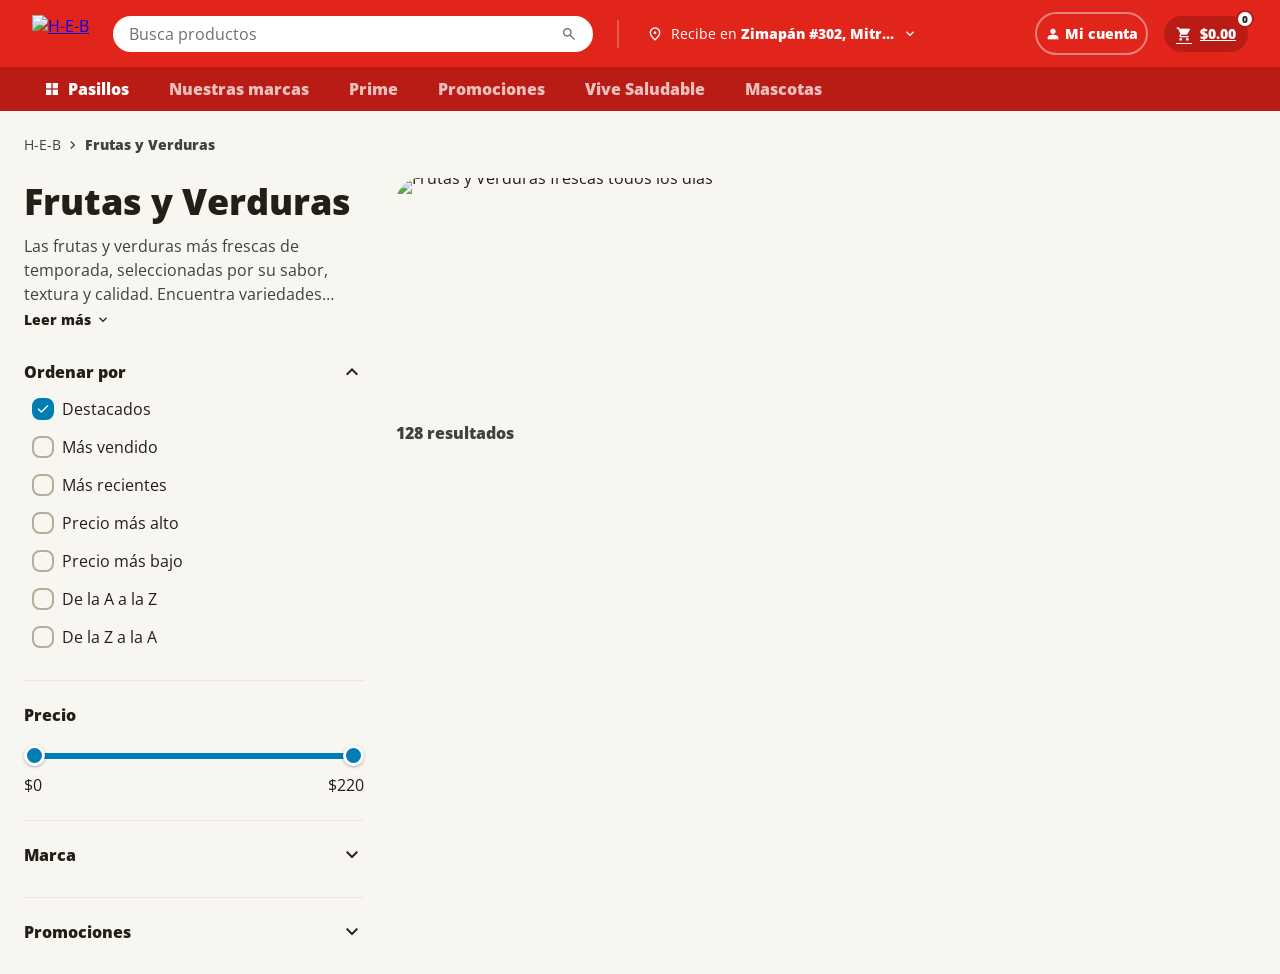
==== index.html @ cac1eb06 "Subida inicial — Proyecto Sustitutos" ====
<!DOCTYPE html>
<html lang="es">
<head>
  <meta charset="UTF-8">
  <meta name="viewport" content="width=device-width, initial-scale=1.0">
  <title>Frutas y Verduras — H-E-B</title>
  <link rel="preconnect" href="https://fonts.googleapis.com">
  <link rel="preconnect" href="https://fonts.gstatic.com" crossorigin>
  <link href="https://fonts.googleapis.com/css2?family=Open+Sans:wght@400;600;700;800&display=swap" rel="stylesheet">
  <link href="https://fonts.googleapis.com/css2?family=Material+Symbols+Outlined:opsz,wght,FILL,GRAD@20..48,100..700,0..1,-50..200&display=swap" rel="stylesheet">
  <link rel="stylesheet" href="style.css">
  <link rel="stylesheet" href="plp.css">
</head>
<body class="plp-body">

<!-- ══ HEADER ══ -->
<header class="plp-header">
  <div class="plp-header-top">
    <button class="plp-icon-btn plp-header-lead-btn" aria-label="Menú">
      <span class="msi" aria-hidden="true">menu</span>
    </button>

    <a class="plp-logo-link" href="index.html" aria-label="H-E-B">
      <img class="plp-logo" src="assets/logo-heb-blanco.png" alt="H-E-B">
    </a>

    <button class="plp-search-bar" aria-label="Buscar en H-E-B">
      <span>Busca en H-E-B</span>
      <span class="msi" aria-hidden="true">search</span>
    </button>

    <div class="plp-search-desktop">
      <input type="text" placeholder="Busca productos" aria-label="Busca productos">
      <span class="msi" aria-hidden="true">search</span>
    </div>

    <div class="plp-header-divider" aria-hidden="true"></div>

    <button class="plp-delivery-pill">
      <span class="msi" aria-hidden="true">location_on</span>
      <span class="plp-delivery-text">Recibe en <strong>Zimapán #302, Mitr...</strong></span>
      <span class="msi" aria-hidden="true">keyboard_arrow_down</span>
    </button>

    <div class="plp-header-actions">
      <button class="plp-account-btn">
        <span class="msi" aria-hidden="true">person</span>
        <span>Mi cuenta</span>
      </button>
      <a class="plp-cart-btn" href="cart.html">
        <span class="msi" aria-hidden="true">shopping_cart</span>
        <span class="plp-cart-price">$0.00</span>
        <span class="plp-cart-badge">0</span>
      </a>
    </div>

    <a class="plp-icon-btn plp-cart-icon-btn" href="cart.html" aria-label="Ir al carrito">
      <span class="msi" aria-hidden="true">shopping_cart</span>
    </a>
  </div>

  <button class="plp-delivery-bar">
    ¿Cómo quieres recibir tu pedido?
    <span class="msi" aria-hidden="true">keyboard_arrow_down</span>
  </button>

  <nav class="plp-pleca" aria-label="Categorías">
    <button class="plp-pleca-item active"><span class="msi" aria-hidden="true">border_all</span> Pasillos</button>
    <button class="plp-pleca-item">Nuestras marcas</button>
    <button class="plp-pleca-item">Prime</button>
    <button class="plp-pleca-item">Promociones</button>
    <button class="plp-pleca-item">Vive Saludable</button>
    <button class="plp-pleca-item">Mascotas</button>
  </nav>
</header>

<!-- ══ BODY ══ -->
<main class="plp-main">

  <nav class="plp-breadcrumb" aria-label="Ruta de navegación">
    <span>H-E-B</span>
    <span class="msi" aria-hidden="true" style="font-size:16px; color:#414142">chevron_right</span>
    <strong>Frutas y Verduras</strong>
  </nav>

  <div class="plp-layout">

    <!-- ── Desktop: filtros siempre visibles ── -->
    <aside class="plp-filters-sidebar" aria-label="Filtros">
      <div class="plp-filter-intro">
        <h1 class="plp-filter-title">Frutas y Verduras</h1>
        <p class="plp-filter-desc" id="filterDesc">Las frutas y verduras más frescas de temporada, seleccionadas por su sabor, textura y calidad. Encuentra variedades nacionales e importadas para toda ocasión, directo del campo a tu mesa.</p>
        <button type="button" class="plp-leer-mas" onclick="toggleFilterDesc()">
          <span id="filterDescLabel">Leer más</span>
          <span class="msi" aria-hidden="true" style="font-size:16px" id="filterDescIcon">keyboard_arrow_down</span>
        </button>
      </div>

      <div class="plp-filter-section">
        <button type="button" class="plp-filter-header" onclick="toggleFilterSection(this)">
          Ordenar por
          <span class="msi" aria-hidden="true" style="font-size:24px">keyboard_arrow_up</span>
        </button>
        <div class="plp-filter-body">
          <button type="button" class="plp-checkbox-row plp-sort-row checked" onclick="selectSort(this)">
            <span class="plp-checkbox-box"><span class="msi" aria-hidden="true" style="font-size:16px; color:white">check</span></span>
            Destacados
          </button>
          <button type="button" class="plp-checkbox-row plp-sort-row" onclick="selectSort(this)">
            <span class="plp-checkbox-box"><span class="msi" aria-hidden="true" style="font-size:16px; color:white">check</span></span>
            Más vendido
          </button>
          <button type="button" class="plp-checkbox-row plp-sort-row" onclick="selectSort(this)">
            <span class="plp-checkbox-box"><span class="msi" aria-hidden="true" style="font-size:16px; color:white">check</span></span>
            Más recientes
          </button>
          <button type="button" class="plp-checkbox-row plp-sort-row" onclick="selectSort(this)">
            <span class="plp-checkbox-box"><span class="msi" aria-hidden="true" style="font-size:16px; color:white">check</span></span>
            Precio más alto
          </button>
          <button type="button" class="plp-checkbox-row plp-sort-row" onclick="selectSort(this)">
            <span class="plp-checkbox-box"><span class="msi" aria-hidden="true" style="font-size:16px; color:white">check</span></span>
            Precio más bajo
          </button>
          <button type="button" class="plp-checkbox-row plp-sort-row" onclick="selectSort(this)">
            <span class="plp-checkbox-box"><span class="msi" aria-hidden="true" style="font-size:16px; color:white">check</span></span>
            De la A a la Z
          </button>
          <button type="button" class="plp-checkbox-row plp-sort-row" onclick="selectSort(this)">
            <span class="plp-checkbox-box"><span class="msi" aria-hidden="true" style="font-size:16px; color:white">check</span></span>
            De la Z a la A
          </button>
        </div>
      </div>

      <div class="plp-filter-section">
        <button type="button" class="plp-filter-header" onclick="toggleFilterSection(this)">Precio</button>
        <div class="plp-filter-body">
          <div class="plp-price-slider">
            <div class="plp-price-track"></div>
            <div class="plp-price-track-fill"></div>
            <div class="plp-price-handle" style="left:0"></div>
            <div class="plp-price-handle" style="right:0"></div>
          </div>
          <div class="plp-price-labels">
            <span>$0</span>
            <span>$220</span>
          </div>
        </div>
      </div>

      <div class="plp-filter-section">
        <button type="button" class="plp-filter-header" onclick="toggleFilterSection(this)">
          Marca
          <span class="msi" aria-hidden="true" style="font-size:24px">keyboard_arrow_down</span>
        </button>
        <div class="plp-filter-body" hidden>
          <button type="button" class="plp-checkbox-row" onclick="toggleCheckbox(this)"><span class="plp-checkbox-box"><span class="msi" aria-hidden="true" style="font-size:16px; color:white">check</span></span>H-E-B<span class="plp-checkbox-count">38</span></button>
          <button type="button" class="plp-checkbox-row" onclick="toggleCheckbox(this)"><span class="plp-checkbox-box"><span class="msi" aria-hidden="true" style="font-size:16px; color:white">check</span></span>Golden Acres<span class="plp-checkbox-count">21</span></button>
          <button type="button" class="plp-checkbox-row" onclick="toggleCheckbox(this)"><span class="plp-checkbox-box"><span class="msi" aria-hidden="true" style="font-size:16px; color:white">check</span></span>Sunkist<span class="plp-checkbox-count">17</span></button>
          <button type="button" class="plp-checkbox-row" onclick="toggleCheckbox(this)"><span class="plp-checkbox-box"><span class="msi" aria-hidden="true" style="font-size:16px; color:white">check</span></span>Orgánico Certificado<span class="plp-checkbox-count">14</span></button>
          <button type="button" class="plp-checkbox-row" onclick="toggleCheckbox(this)"><span class="plp-checkbox-box"><span class="msi" aria-hidden="true" style="font-size:16px; color:white">check</span></span>Import USA<span class="plp-checkbox-count">12</span></button>
          <button type="button" class="plp-checkbox-row" onclick="toggleCheckbox(this)"><span class="plp-checkbox-box"><span class="msi" aria-hidden="true" style="font-size:16px; color:white">check</span></span>Rainier<span class="plp-checkbox-count">9</span></button>
        </div>
      </div>

      <div class="plp-filter-section">
        <button type="button" class="plp-filter-header" onclick="toggleFilterSection(this)">
          Promociones
          <span class="msi" aria-hidden="true" style="font-size:24px">keyboard_arrow_down</span>
        </button>
        <div class="plp-filter-body" hidden>
          <button type="button" class="plp-checkbox-row" onclick="toggleCheckbox(this)"><span class="plp-checkbox-box"><span class="msi" aria-hidden="true" style="font-size:16px; color:white">check</span></span>Llévate producto gratis<span class="plp-checkbox-count">45</span></button>
          <button type="button" class="plp-checkbox-row" onclick="toggleCheckbox(this)"><span class="plp-checkbox-box"><span class="msi" aria-hidden="true" style="font-size:16px; color:white">check</span></span>Quedan pocos<span class="plp-checkbox-count">27</span></button>
        </div>
      </div>
    </aside>

    <div class="plp-content">
      <div class="plp-banner">
        <img src="assets/banner-overlay.png" alt="Frutas y Verduras frescas todos los días">
      </div>

      <div class="plp-results-row">
        <span class="plp-results-count">128 resultados</span>
        <button class="plp-filtros-btn">
          Filtros
          <span class="msi" aria-hidden="true" style="font-size:16px">keyboard_arrow_down</span>
        </button>
      </div>

      <div class="plp-grid" id="plpGrid"></div>

      <nav class="plp-pagination" id="plpPagination" aria-label="Paginación de resultados"></nav>
    </div>

  </div>

</main>

<!-- ══ SUSTITUTE MODAL ══ -->
<div class="plp-overlay" id="subOverlay" onclick="closeSubstituteModal()" hidden></div>
<div class="plp-modal" id="subModal" hidden role="dialog" aria-modal="true" aria-labelledby="subModalTitle">
  <div class="plp-modal-sheet">
    <div class="plp-modal-header">
      <button type="button" class="plp-modal-back" id="subBack" onclick="showMainView()" aria-label="Regresar" hidden>
        <span class="msi" aria-hidden="true" style="font-size:18px">arrow_back</span>
      </button>
      <h2 class="plp-modal-title" id="subModalTitle">Sustitutos</h2>
      <button type="button" class="plp-modal-close" onclick="closeSubstituteModal()" aria-label="Cerrar">
        <span class="msi" aria-hidden="true" style="font-size:18px">close</span>
      </button>
    </div>

    <div class="plp-modal-body">
      <!-- Main view -->
      <div class="plp-modal-view" id="subMainView">
        <p class="plp-modal-desc">Cuando ves la etiqueta "Quedan pocos", existe la posibilidad de que ese producto se agote antes de recolectar tu pedido. Dinos qué prefieres como sustituto, por si es necesario.</p>

        <div class="plp-sub-options">
          <button type="button" class="plp-sub-option" data-choice="picker" onclick="selectChoice({type:'picker'})">
            <span class="plp-sub-icon">
              <span class="msi" aria-hidden="true" style="font-size:16px; color:white">person</span>
            </span>
            <span class="plp-sub-text">
              <strong>Picker sugiere</strong>
              <small>Si no contesto, que elijan por mi</small>
            </span>
            <span class="plp-radio"></span>
          </button>

          <button type="button" class="plp-sub-option" data-choice="contact" onclick="selectChoice({type:'contact'})">
            <span class="plp-sub-icon">
              <svg width="14" height="14" viewBox="0 0 12.0002 12.0831" fill="none" xmlns="http://www.w3.org/2000/svg" aria-hidden="true"><path d="M5.87335 0.00266294C6.56081 -0.0241561 7.55139 0.154553 8.18457 0.405423C9.70459 1.00769 10.978 2.25489 11.5839 3.7768C11.9359 4.66105 12.0873 5.80712 11.95 6.75021C11.7646 8.09592 11.1989 9.25462 10.2379 10.2127C9.22842 11.2191 8.04865 11.8051 6.62156 11.9346C5.90042 12.0001 5.4444 11.9569 4.72683 11.8348C4.4585 11.7849 4.19512 11.7113 3.9398 11.6148C3.79424 11.5582 3.27469 11.2928 3.14666 11.3057C2.39673 11.3816 1.66231 11.7034 0.913892 11.8378C0.832897 11.8523 0.680643 11.9049 0.611426 11.909C0.468513 11.9173 0.110114 12.083 0.0176404 12.0831C0.00253687 12.0493 -0.00680369 12.0276 0.0060992 11.9896C0.166158 11.5185 0.256352 11.0196 0.392996 10.5402C0.531824 10.053 0.739838 9.47618 0.803687 8.97552C0.694607 8.7092 0.529624 8.43401 0.434316 8.17858C-1.02124 4.278 1.67386 0.138563 5.87335 0.00266294ZM1.43023 10.6357C1.73395 10.57 2.04816 10.4926 2.35127 10.4132C2.62051 10.3427 2.96308 10.2066 3.23967 10.1823C3.41248 10.167 3.70679 10.4207 3.8969 10.4986C4.47662 10.7359 4.87994 10.8787 5.50822 10.9343C6.84498 11.0358 8.05853 10.7275 9.14516 9.8444C12.2246 7.3419 11.2694 2.42136 7.47833 1.23583C6.89383 1.05305 6.25353 1.01485 5.62878 1.04813C5.25308 1.093 4.82431 1.14315 4.46592 1.26783C3.33242 1.66215 2.41574 2.37193 1.78636 3.39058C1.18346 4.35815 0.936199 5.50545 1.08706 6.63547C1.16259 7.24596 1.29936 7.62289 1.54583 8.17991C1.57234 8.23983 1.60549 8.31822 1.6388 8.37035C1.71224 8.48531 1.91047 8.7028 1.89564 8.84999C1.86101 9.19382 1.7114 9.58663 1.61643 9.92159C1.54769 10.164 1.49601 10.4026 1.43023 10.6357Z" fill="white"/><path d="M3.90227 3.05696C4.02547 3.04353 4.17253 3.0545 4.28913 3.09782C4.44697 3.15646 4.50496 3.28476 4.57223 3.42847C4.63756 3.56799 5.01711 4.57885 5.01339 4.67599C5.00897 4.79079 4.85787 4.96527 4.7839 5.05002C4.6847 5.16367 4.53759 5.28211 4.48753 5.4259C4.46447 5.49217 4.46279 5.56761 4.49423 5.63149C4.54619 5.73707 4.63046 5.84708 4.69503 5.94659C5.08753 6.55141 5.53387 6.97258 6.15152 7.33804C6.27374 7.41036 6.39928 7.49609 6.53341 7.54295C6.61413 7.57116 6.71709 7.58677 6.79821 7.55047C7.05293 7.4365 7.23859 6.95262 7.54865 6.80625C7.84653 6.86513 8.89627 7.4263 9.09739 7.62524C9.09798 7.90575 9.01086 8.25674 8.84831 8.48781C7.90005 9.54136 6.59813 8.84779 5.56569 8.33913C5.37563 8.24548 4.68345 7.6878 4.52705 7.50809C3.63762 6.48618 2.21411 4.80907 3.26899 3.44933C3.45978 3.2034 3.60791 3.09001 3.90227 3.05696Z" fill="white"/></svg>
            </span>
            <span class="plp-sub-text">
              <strong>Que me contacten</strong>
              <small>Preguntar vía WhatsApp</small>
            </span>
            <span class="plp-radio"></span>
          </button>

          <button type="button" class="plp-sub-option" data-choice="none" onclick="selectChoice({type:'none'})">
            <span class="plp-sub-icon">
              <span class="msi" aria-hidden="true" style="font-size:16px; color:white">block</span>
            </span>
            <span class="plp-sub-text">
              <strong>No reemplazar</strong>
              <small>Eliminar producto del pedido</small>
            </span>
            <span class="plp-radio"></span>
          </button>

          <button type="button" class="plp-sub-option plp-sub-option-nav" id="subSearchNav" onclick="showSearchView()">
            <span class="plp-sub-icon">
              <span class="msi" aria-hidden="true" style="font-size:16px; color:white">search</span>
            </span>
            <span class="plp-sub-text"><strong>Buscar otro sustituto</strong></span>
            <span class="plp-chevron">
              <span class="msi" aria-hidden="true" style="font-size:18px">chevron_right</span>
            </span>
          </button>
        </div>

        <div class="plp-similar">
          <button type="button" class="plp-similar-header" id="subSimilarToggle" onclick="toggleSimilar()" aria-expanded="true" aria-controls="subCarousel">
            <span class="plp-similar-header-title">Productos similares</span>
            <span class="msi plp-similar-chevron" id="subSimilarChevron" aria-hidden="true">keyboard_arrow_up</span>
          </button>
          <div class="plp-similar-row" id="subCarousel"></div>
        </div>
      </div>

      <!-- Search view -->
      <div class="plp-modal-view" id="subSearchView" hidden>
        <div class="plp-search-input-wrap">
          <span class="msi" aria-hidden="true" style="font-size:16px; color:#655f52">search</span>
          <input type="text" id="subSearchInput" class="plp-search-input" placeholder="Busca cualquier producto para sustituir" oninput="renderSearchGrid()">
          <button type="button" class="plp-search-clear" onclick="clearSubSearch()" aria-label="Limpiar búsqueda">
            <span class="msi" aria-hidden="true" style="font-size:14px; color:#655f52">close</span>
          </button>
        </div>
        <div class="plp-search-grid" id="subSearchGrid"></div>
      </div>
    </div>

    <div class="plp-modal-footer">
      <p>Se te cobrará el precio del artículo que recibas.</p>
      <button type="button" class="plp-modal-save" id="subSave" onclick="saveSelection()" disabled>Guardar selección</button>
    </div>
  </div>
</div>

<div class="plp-toast" id="subToast" role="status" aria-live="polite">
  <span class="msi msi-fill" aria-hidden="true" style="font-size:20px; color:#2a9f47">check_circle</span>
  <span>Sustituto guardado con éxito.</span>
</div>

<script src="plp.js"></script>
</body>
</html>
---- style.css ----
*, *::before, *::after { box-sizing: border-box; margin: 0; padding: 0; }

:root {
  /* Brand */
  --red:       #e1251b;
  --red-dk:    #b81c14;
  --blue:      #007db3;
  --blue-bg:   #e8f4fa;
  --magenta:   #d9238d;
  --amber:     #cd8100;
  --green:     #2a9f47;

  /* Ink */
  --ink:       #221f19;
  --ink-2:     #655f52;
  --ink-3:     #b6ad98;

  /* Surface */
  --bg:        #f8f6f1;
  --surface:   #ffffff;
  --subtle:    #ebe7df;

  /* Border */
  --border:    #d9d4c7;

  --fn: 'Open Sans', -apple-system, BlinkMacSystemFont, sans-serif;
}

body {
  font-family: var(--fn);
  background: var(--bg);
  color: var(--ink);
  min-height: 100vh;
  -webkit-font-smoothing: antialiased;
}

/* ══ Icon library — Material Symbols Outlined ══ */
.msi {
  font-family: 'Material Symbols Outlined';
  font-weight: normal;
  font-style: normal;
  font-size: 24px;
  line-height: 1;
  letter-spacing: normal;
  text-transform: none;
  display: inline-flex;
  align-items: center;
  justify-content: center;
  white-space: nowrap;
  word-wrap: normal;
  direction: ltr;
  -webkit-font-smoothing: antialiased;
  font-variation-settings: 'FILL' 0, 'wght' 400, 'GRAD' 0, 'opsz' 24;
  user-select: none;
  flex-shrink: 0;
}
.msi-fill,
.plp-pleca-item .msi,
.plp-account-btn .msi,
.plp-cart-btn .msi,
.plp-cart-icon-btn .msi {
  font-variation-settings: 'FILL' 1, 'wght' 400, 'GRAD' 0, 'opsz' 24;
}

/* ── Header ── */
.heb-header {
  background: var(--red);
  height: 56px;
  display: flex;
  align-items: center;
  justify-content: center;
  position: sticky;
  top: 0;
  z-index: 10;
  box-shadow: 0 1px 4px rgba(0,0,0,.18);
}

/* ── Page layout ── */
.page-wrap {
  max-width: 1240px;
  margin: 0 auto;
  padding: 16px 48px 48px;
  display: flex;
  gap: 32px;
  align-items: start;
}

/* ── Cart column ── */
.cart-main {
  width: 600px;
  flex-shrink: 0;
}

.cart-head {
  display: flex;
  align-items: center;
  gap: 8px;
  margin-bottom: 20px;
}

.back-btn {
  background: none;
  border: none;
  cursor: pointer;
  color: var(--ink);
  padding: 6px;
  border-radius: 8px;
  display: flex;
  align-items: center;
  transition: background .12s;
}
.back-btn:hover { background: rgba(0,0,0,.06); }

.cart-title {
  font-size: 28px;
  font-weight: 800;
  line-height: 32px;
  letter-spacing: -.3px;
  flex: 1;
  color: var(--ink);
}
.cart-count {
  font-size: 16px;
  font-weight: 400;
  color: var(--ink-2);
}

.vaciar-btn {
  display: inline-flex;
  align-items: center;
  gap: 6px;
  background: none;
  border: none;
  cursor: pointer;
  font-family: var(--fn);
  font-size: 14px;
  font-weight: 700;
  color: var(--ink-2);
  padding: 6px 8px;
  border-radius: 8px;
  transition: background .12s;
  white-space: nowrap;
}
.vaciar-btn:hover { background: rgba(0,0,0,.06); }

.section-label {
  font-size: 14px;
  font-weight: 800;
  color: var(--ink-3);
  margin-bottom: 12px;
}

/* ── Promo group ── */
.promo-group { margin-bottom: 12px; }

.promo-tag {
  display: inline-flex;
  align-items: center;
  gap: 2px;
  font-family: var(--fn);
  font-size: 14px;
  font-weight: 800;
  line-height: 18px;
  margin-bottom: 8px;
  background: none;
  border: none;
  padding: 0;
  cursor: pointer;
}
.promo-tag.static { cursor: default; }
.promo-tag.magenta { color: var(--magenta); }
.promo-tag.amber   { color: var(--amber); }
.promo-tag.green   { color: var(--green); }

/* ── Product card ── */
.product-card {
  background: var(--surface);
  border-radius: 24px;
  padding: 16px;
  display: flex;
  flex-wrap: wrap;
  gap: 12px;
  align-items: flex-start;
  box-shadow: 0 1px 3px rgba(34,31,25,.07);
}

.product-img-wrap {
  width: 80px;
  height: 80px;
  flex-shrink: 0;
  background: var(--bg);
  border-radius: 10px;
  display: flex;
  align-items: center;
  justify-content: center;
  overflow: hidden;
}

.product-info { flex: 1; min-width: 0; }

.product-name {
  font-size: 16px;
  font-weight: 600;
  line-height: 20px;
  color: var(--ink);
  margin-bottom: 10px;
}

/* Stepper */
.stepper {
  display: inline-flex;
  align-items: center;
  border: 1.5px solid var(--border);
  border-radius: 24px;
  overflow: hidden;
}
.st-btn {
  background: none;
  border: none;
  cursor: pointer;
  color: var(--ink-2);
  width: 36px;
  height: 32px;
  font-size: 20px;
  font-weight: 300;
  display: flex;
  align-items: center;
  justify-content: center;
  font-family: var(--fn);
  transition: background .1s;
  line-height: 1;
}
.st-btn:hover { background: var(--subtle); }
.st-val {
  font-size: 14px;
  font-weight: 800;
  padding: 0 6px;
  min-width: 56px;
  text-align: center;
  user-select: none;
  color: var(--ink);
  line-height: 18px;
}

.price-col {
  display: flex;
  flex-direction: column;
  align-items: flex-end;
  gap: 4px;
  flex-shrink: 0;
  padding-top: 2px;
}
.price-main {
  font-size: 16px;
  font-weight: 800;
  font-variant-numeric: tabular-nums;
  color: var(--ink);
  line-height: 20px;
}
.price-unit {
  font-size: 12px;
  font-weight: 600;
  color: var(--ink-2);
  font-variant-numeric: tabular-nums;
  line-height: 16px;
}

.dots-btn {
  background: none;
  border: none;
  cursor: pointer;
  color: var(--ink-2);
  padding: 4px;
  border-radius: 6px;
  flex-shrink: 0;
  align-self: flex-start;
  display: flex;
  align-items: center;
  transition: background .1s;
}
.dots-btn:hover { background: rgba(0,0,0,.06); }

/* Substitute notice */
.sub-notice {
  flex-basis: 100%;
  background: var(--subtle);
  border-radius: 16px;
  padding: 10px 14px;
  display: flex;
  align-items: center;
  gap: 10px;
}
.sub-notice-text { flex: 1; min-width: 0; }
.sub-notice-label {
  font-size: 14px;
  font-weight: 700;
  color: var(--ink);
  display: block;
  margin-bottom: 2px;
  line-height: 18px;
}
.sub-notice-desc {
  font-size: 12px;
  font-weight: 400;
  color: var(--ink-2);
  display: block;
  line-height: 16px;
}
.cambiar-btn {
  flex-shrink: 0;
  background: var(--surface);
  border: 1.5px solid var(--border);
  border-radius: 24px;
  padding: 7px 18px;
  font-size: 14px;
  font-weight: 700;
  color: var(--blue);
  cursor: pointer;
  font-family: var(--fn);
  transition: background .12s;
  line-height: 18px;
}
.cambiar-btn:hover { background: var(--subtle); }

/* ── Sidebar ── */
.sidebar {
  flex: 1;
  min-width: 0;
  display: flex;
  flex-direction: column;
  gap: 12px;
}

.summary-card {
  background: var(--surface);
  border-radius: 24px;
  padding: 24px 20px;
  box-shadow: 0 1px 3px rgba(34,31,25,.07);
}

.summary-title {
  font-size: 22px;
  font-weight: 800;
  line-height: 28px;
  color: var(--ink);
  margin-bottom: 20px;
}

.savings-highlight {
  display: flex;
  align-items: center;
  justify-content: space-between;
  margin-bottom: 14px;
}
.savings-label { font-size: 16px; font-weight: 800; color: var(--blue); line-height: 20px; }
.savings-value { font-size: 22px; font-weight: 800; color: var(--blue); font-variant-numeric: tabular-nums; }

.cupones-row {
  display: flex;
  align-items: center;
  gap: 8px;
  padding: 12px 14px;
  background: var(--blue-bg);
  border-radius: 16px;
  margin-bottom: 20px;
  cursor: pointer;
  transition: background .12s;
  border: none;
  width: 100%;
}
.cupones-row:hover { background: #d5ebf6; }
.cupones-label {
  flex: 1;
  font-size: 14px;
  font-weight: 700;
  color: var(--blue);
  line-height: 18px;
  text-align: left;
}

.sum-lines {
  border-top: 1px solid var(--border);
  padding-top: 16px;
  display: flex;
  flex-direction: column;
  gap: 12px;
}

.sum-line {
  display: flex;
  align-items: center;
  justify-content: space-between;
  gap: 8px;
}
.sum-line .lbl {
  font-size: 14px;
  font-weight: 600;
  color: var(--ink);
  line-height: 18px;
}
.sum-line .val {
  font-size: 14px;
  font-weight: 600;
  font-variant-numeric: tabular-nums;
  color: var(--ink);
  line-height: 18px;
}

.promo-lbl {
  display: inline-flex;
  align-items: center;
  gap: 4px;
  background: none;
  border: none;
  cursor: pointer;
  font-family: var(--fn);
  font-size: 14px;
  font-weight: 700;
  color: var(--ink);
  padding: 0;
  line-height: 18px;
}
.green-val { color: var(--green); font-weight: 700; }

.envio-val { display: flex; gap: 8px; align-items: center; }
.strike {
  text-decoration: line-through;
  color: var(--ink-3);
  font-size: 13px;
  font-variant-numeric: tabular-nums;
}
.free { color: var(--green); font-weight: 700; font-variant-numeric: tabular-nums; }

.total-line {
  border-top: 1px solid var(--border);
  padding-top: 14px;
  margin-top: 2px;
}
.total-lbl { font-size: 18px !important; font-weight: 800 !important; }
.total-val { font-size: 20px !important; font-weight: 800 !important; letter-spacing: -.3px; }

.pago-btn {
  display: block;
  width: 100%;
  margin-top: 20px;
  background: var(--red);
  color: white;
  border: none;
  border-radius: 24px;
  padding: 16px 24px;
  font-size: 16px;
  font-weight: 800;
  font-family: var(--fn);
  cursor: pointer;
  line-height: 20px;
  transition: background .15s, transform .1s;
}
.pago-btn:hover  { background: var(--red-dk); }
.pago-btn:active { transform: scale(.98); }

/* ── Toggle card ──
   Mobile/tablet: shown inline at the top of the cart list.
   Desktop (≥1200px): shown instead inside the sidebar, below "Resumen de compra". */
.toggle-card {
  position: relative;
  background: var(--surface);
  border-radius: 24px;
  padding: 16px 20px;
  display: flex;
  align-items: center;
  gap: 12px;
  box-shadow: 0 1px 3px rgba(34,31,25,.07);
  margin-bottom: 20px;
}
.toggle-card--desktop { display: none; }

@media (min-width: 1200px) {
  .toggle-card--mobile { display: none; }
  .toggle-card--desktop { display: flex; margin-bottom: 0; }
}
.toggle-icon {
  width: 36px;
  height: 36px;
  flex-shrink: 0;
  display: flex;
  align-items: center;
  justify-content: center;
}
.toggle-content { flex: 1; }
.toggle-title {
  font-size: 14px;
  font-weight: 700;
  color: var(--ink);
  display: flex;
  align-items: center;
  gap: 5px;
  margin-bottom: 3px;
  line-height: 18px;
}
.toggle-desc {
  font-size: 12px;
  font-weight: 400;
  color: var(--ink-2);
  line-height: 16px;
}
.info-tooltip-wrap {
  display: inline-flex;
  flex-shrink: 0;
}
.info-icon {
  background: none;
  border: none;
  padding: 0;
  font-size: 15px;
  color: var(--blue);
  cursor: pointer;
  flex-shrink: 0;
  display: flex;
}

/* Popover: click-triggered, matches the Figma "¿Cómo funcionan los sustitutos?" tooltip */
.info-tooltip {
  position: absolute;
  z-index: 50;
  top: calc(100% - 28px);
  left: 12px;
  width: 296px;
  max-width: calc(100vw - 48px);
  background: var(--blue);
  border-radius: 16px;
  padding: 10px 12px;
  box-shadow: 0 6px 12.5px rgba(0,0,0,.2);
}
.info-tooltip[hidden] { display: none; }
.info-tooltip-arrow {
  position: absolute;
  top: -8px;
  left: 20px;
  width: 0;
  height: 0;
  border-left: 8px solid transparent;
  border-right: 8px solid transparent;
  border-bottom: 8px solid var(--blue);
}
.info-tooltip-header {
  display: flex;
  align-items: center;
  justify-content: space-between;
  gap: 8px;
  margin-bottom: 4px;
}
.info-tooltip-header span {
  font-size: 14px;
  font-weight: 800;
  color: white;
  line-height: 18px;
}
.info-tooltip-close {
  flex-shrink: 0;
  background: rgba(255,255,255,.22);
  border: none;
  border-radius: 9999px;
  width: 22px;
  height: 22px;
  display: flex;
  align-items: center;
  justify-content: center;
  color: white;
  cursor: pointer;
  transition: background .12s;
}
.info-tooltip-close:hover { background: rgba(255,255,255,.34); }
.info-tooltip-body {
  font-size: 14px;
  font-weight: 400;
  color: white;
  line-height: 18px;
}
.toggle-switch {
  flex-shrink: 0;
  width: 50px;
  height: 28px;
  border-radius: 14px;
  border: none;
  cursor: pointer;
  position: relative;
  background: var(--blue);
  transition: background .2s;
}
.toggle-switch::after {
  content: '';
  position: absolute;
  width: 22px;
  height: 22px;
  background: white;
  border-radius: 50%;
  top: 3px;
  right: 3px;
  transition: right .2s, left .2s;
  box-shadow: 0 1px 3px rgba(0,0,0,.25);
}
.toggle-switch.off { background: var(--border); }
.toggle-switch.off::after { right: unset; left: 3px; }

/* ── Responsive: mobile ≤767px · tablet 768–1199px (stacked, wider) · desktop ≥1200px (2 columns) ── */
@media (max-width: 1199px) {
  .page-wrap {
    flex-direction: column;
    padding: 16px 16px 48px;
  }
  .cart-main { width: 100%; }
  .sidebar { order: -1; }
}

@media (min-width: 768px) and (max-width: 1199px) {
  .page-wrap {
    max-width: 760px;
    padding: 24px 32px 48px;
  }
}

@media (max-width: 480px) {
  .cart-title { font-size: 22px; line-height: 26px; white-space: nowrap; overflow: hidden; text-overflow: ellipsis; }
  .cart-count { font-size: 16px; }
  .vaciar-label { display: none; }
}
---- plp.css ----
/* ══ PLP (Product Listing Page) — mobile ══ */

:root {
  --plp-red-banner: #c82118;
  --plp-breadcrumb: #414142;
  --plp-pink-bg:  #f7d3e8;
  --plp-pink-txt: #ae1c71;
}

.plp-body {
  background: var(--bg);
}

.plp-page-wrap,
.plp-main {
  max-width: 480px;
  min-width: 390px;
  margin: 0 auto;
}

/* ── Header ── */
.plp-header {
  max-width: 480px;
  min-width: 390px;
  margin: 0 auto;
  position: sticky;
  top: 0;
  z-index: 10;
}

.plp-header-top {
  background: var(--red);
  display: flex;
  align-items: center;
  gap: 8px;
  padding: 16px;
}

.plp-icon-btn {
  background: none;
  border: none;
  cursor: pointer;
  flex-shrink: 0;
  padding: 4px;
  border-radius: 9999px;
  display: flex;
  align-items: center;
  justify-content: center;
  color: white;
  transition: background .12s;
}
.plp-icon-btn:hover { background: rgba(255,255,255,.12); }

.plp-logo-link { flex-shrink: 0; display: flex; align-items: center; }
.plp-logo { height: 32px; width: auto; display: block; }

.plp-search-bar {
  flex: 1;
  min-width: 0;
  background: white;
  border: none;
  border-radius: 32px;
  height: 36px;
  padding: 0 16px;
  display: flex;
  align-items: center;
  justify-content: space-between;
  gap: 16px;
  cursor: pointer;
  font-family: var(--fn);
}
.plp-search-bar span {
  font-size: 14px;
  color: var(--ink-2);
  overflow: hidden;
  text-overflow: ellipsis;
  white-space: nowrap;
}
.plp-search-bar .msi { color: var(--ink-2); font-size: 16px; }

/* Desktop-only search input, delivery pill, account/cart actions, pleca — hidden until ≥1200px */
.plp-search-desktop {
  display: none;
  align-items: center;
  gap: 16px;
  background: white;
  border: none;
  border-radius: 32px;
  height: 36px;
  width: 480px;
  max-width: 512px;
  padding: 0 16px;
  flex-shrink: 1;
}
.plp-search-desktop input {
  flex: 1;
  min-width: 0;
  border: none;
  outline: none;
  background: none;
  font-family: var(--fn);
  font-size: 16px;
  color: var(--ink);
}
.plp-search-desktop input::placeholder { color: #726f6a; }
.plp-search-desktop .msi { color: #726f6a; font-size: 16px; }

.plp-header-divider {
  display: none;
  width: 2px;
  height: 28px;
  background: rgba(255,255,255,.24);
  flex-shrink: 0;
}

.plp-delivery-pill {
  display: none;
  align-items: center;
  gap: 8px;
  background: none;
  border: none;
  cursor: pointer;
  color: white;
  font-family: var(--fn);
  font-size: 14px;
  height: 36px;
  padding: 8px 4px;
  white-space: nowrap;
  flex-shrink: 0;
  border-radius: 9999px;
  transition: background .12s;
}
.plp-delivery-pill:hover { background: rgba(255,255,255,.08); }
.plp-delivery-pill .msi { font-size: 16px; }
.plp-delivery-text { font-weight: 400; }
.plp-delivery-text strong { font-weight: 800; }

.plp-header-actions {
  display: none;
  align-items: center;
  gap: 16px;
  margin-left: auto;
  flex-shrink: 0;
}

.plp-account-btn {
  display: inline-flex;
  align-items: center;
  gap: 4px;
  background: none;
  border: 2px solid #ea817b;
  border-radius: 9999px;
  padding: 10px 8px;
  color: white;
  font-family: var(--fn);
  font-size: 14px;
  font-weight: 800;
  cursor: pointer;
  white-space: nowrap;
  transition: background .12s;
}
.plp-account-btn:hover { background: rgba(255,255,255,.08); }
.plp-account-btn .msi { font-size: 16px; }

.plp-cart-btn {
  display: inline-flex;
  align-items: center;
  gap: 8px;
  background: var(--red-dk);
  height: 36px;
  padding: 8px 12px;
  border-radius: 9999px;
  color: white;
  font-family: var(--fn);
  font-size: 14px;
  font-weight: 800;
  position: relative;
  white-space: nowrap;
  transition: background .12s;
}
.plp-cart-btn:hover { background: #9c1a12; }
.plp-cart-btn .msi { font-size: 16px; }
.plp-cart-badge {
  position: absolute;
  top: -6px;
  right: -6px;
  background: white;
  border: 2px solid var(--red-dk);
  border-radius: 9999px;
  min-width: 18px;
  height: 18px;
  padding: 0 3px;
  display: flex;
  align-items: center;
  justify-content: center;
  font-size: 10px;
  font-weight: 800;
  color: var(--ink);
  line-height: 1;
}

.plp-cart-icon-btn { display: flex; }

.plp-delivery-bar {
  width: 100%;
  background: var(--plp-red-banner);
  border: none;
  cursor: pointer;
  color: white;
  font-family: var(--fn);
  font-size: 14px;
  font-weight: 800;
  height: 40px;
  display: flex;
  align-items: center;
  justify-content: center;
  gap: 4px;
}
.plp-delivery-bar .msi { font-size: 20px; }

/* Pleca — secondary category nav, desktop only */
.plp-pleca {
  display: none;
  align-items: center;
  gap: 16px;
  background: var(--red-dk);
  padding: 4px 32px;
  width: 100%;
}
.plp-pleca-item {
  display: inline-flex;
  align-items: center;
  gap: 8px;
  background: none;
  border: none;
  cursor: pointer;
  height: 36px;
  padding: 8px 12px;
  border-radius: 9999px;
  font-family: var(--fn);
  font-size: 16px;
  font-weight: 800;
  color: rgba(255,255,255,.72);
  white-space: nowrap;
  transition: background .12s, color .12s;
}
.plp-pleca-item .msi { font-size: 16px; }
.plp-pleca-item:hover { background: rgba(255,255,255,.08); }
.plp-pleca-item.active { color: white; }

/* ── Body ── */
.plp-main {
  padding: 24px;
  display: flex;
  flex-direction: column;
  gap: 24px;
}

.plp-breadcrumb {
  display: flex;
  flex-wrap: wrap;
  align-items: center;
  gap: 4px;
  font-size: 14px;
  color: var(--plp-breadcrumb);
}
.plp-breadcrumb strong { font-weight: 800; }

/* ── Desktop layout: filters sidebar + content column ── */
.plp-layout {
  display: flex;
  flex-direction: column;
  gap: 24px;
}

.plp-content {
  display: flex;
  flex-direction: column;
  gap: 24px;
  min-width: 0;
  flex: 1;
}

.plp-filters-sidebar {
  display: none;
}

.plp-filter-title {
  font-size: 36px;
  font-weight: 800;
  line-height: 48px;
  color: var(--ink);
  margin-bottom: 8px;
}
.plp-filter-desc {
  font-size: 16px;
  line-height: 24px;
  color: var(--plp-breadcrumb);
  display: -webkit-box;
  -webkit-line-clamp: 3;
  -webkit-box-orient: vertical;
  overflow: hidden;
}
.plp-filter-desc.expanded {
  -webkit-line-clamp: unset;
  overflow: visible;
}
.plp-leer-mas {
  display: inline-flex;
  align-items: center;
  gap: 4px;
  background: none;
  border: none;
  cursor: pointer;
  font-family: var(--fn);
  font-size: 14px;
  font-weight: 800;
  color: var(--ink);
  padding: 0;
  margin-top: 4px;
}

.plp-filter-section {
  border-top: 1px solid var(--subtle);
  padding-top: 16px;
}
.plp-filter-intro + .plp-filter-section { border-top: none; padding-top: 0; }
.plp-filter-header {
  display: flex;
  align-items: center;
  justify-content: space-between;
  width: 100%;
  height: 36px;
  padding: 8px 0;
  background: none;
  border: none;
  cursor: pointer;
  font-family: var(--fn);
  font-size: 16px;
  font-weight: 800;
  color: var(--ink);
}
.plp-filter-body {
  display: flex;
  flex-direction: column;
}
.plp-filter-body[hidden] { display: none; }

.plp-checkbox-row {
  display: flex;
  align-items: center;
  gap: 8px;
  width: 100%;
  padding: 8px;
  background: none;
  border: none;
  cursor: pointer;
  text-align: left;
  font-family: var(--fn);
  font-size: 16px;
  color: var(--ink);
  border-radius: 8px;
  transition: background .12s;
}
.plp-checkbox-row:hover { background: var(--subtle); }
.plp-checkbox-box {
  width: 22px;
  height: 22px;
  border-radius: 8px;
  border: 2px solid var(--ink-3);
  flex-shrink: 0;
  display: flex;
  align-items: center;
  justify-content: center;
}
.plp-checkbox-row.checked .plp-checkbox-box {
  background: var(--blue);
  border-color: var(--blue);
}
.plp-checkbox-box .msi { display: none; }
.plp-checkbox-row.checked .plp-checkbox-box .msi { display: flex; }
.plp-checkbox-count {
  margin-left: auto;
  font-size: 12px;
  color: var(--ink);
}

.plp-price-slider {
  position: relative;
  width: 100%;
  height: 21px;
  margin-top: 12px;
}
.plp-price-track {
  position: absolute;
  top: 8px;
  left: 0;
  right: 0;
  height: 6px;
  border-radius: 12px;
  background: var(--blue-bg);
}
.plp-price-track-fill {
  position: absolute;
  top: 8px;
  left: 10px;
  right: 10px;
  height: 6px;
  border-radius: 12px;
  background: var(--blue);
}
.plp-price-handle {
  position: absolute;
  top: 0;
  width: 21px;
  height: 21px;
  border-radius: 50%;
  background: var(--blue);
  border: 3px solid white;
  box-shadow: 0 1px 3px rgba(0,0,0,.3);
}
.plp-price-labels {
  display: flex;
  justify-content: space-between;
  font-size: 16px;
  color: var(--ink);
  margin-top: 8px;
}

.plp-banner {
  width: 100%;
  border-radius: 24px;
  overflow: hidden;
  line-height: 0;
}
.plp-banner img {
  width: 100%;
  height: 154px;
  object-fit: cover;
  display: block;
}

.plp-results-row {
  display: flex;
  align-items: center;
  justify-content: space-between;
}
.plp-results-count {
  font-size: 16px;
  font-weight: 800;
  color: var(--plp-breadcrumb);
}
.plp-filtros-btn {
  display: inline-flex;
  align-items: center;
  gap: 4px;
  background: none;
  border: 2px solid var(--subtle);
  border-radius: 9999px;
  height: 36px;
  padding: 0 12px;
  font-family: var(--fn);
  font-size: 14px;
  font-weight: 800;
  color: var(--ink);
  cursor: pointer;
  transition: background .12s;
}
.plp-filtros-btn:hover { background: var(--subtle); }

/* ── Product grid ── */
.plp-grid {
  display: grid;
  grid-template-columns: 1fr 1fr;
  gap: 16px;
}

.plp-card {
  display: flex;
  flex-direction: column;
  gap: 8px;
}

.plp-card-media {
  position: relative;
  width: 100%;
  aspect-ratio: 1 / 1;
  border-radius: 16px;
  overflow: hidden;
  background: var(--surface);
}
.plp-card-media > a {
  display: contents;
}
.plp-card-img {
  width: 100%;
  height: 100%;
  object-fit: cover;
  display: block;
  cursor: pointer;
}
.plp-addlist-btn {
  position: absolute;
  top: 0;
  right: 0;
  width: 36px;
  height: 36px;
  border: none;
  cursor: pointer;
  background: rgba(248,246,241,.8);
  backdrop-filter: blur(12px);
  border-radius: 0 14px 0 10px;
  display: flex;
  align-items: center;
  justify-content: center;
}

/* Fila inferior de la tarjeta: el botón "+" queda a la derecha; el stepper de
   cantidad (una vez agregado) se centra, como en la referencia de Figma. */
.plp-cta {
  position: absolute;
  left: 0;
  right: 0;
  bottom: 0;
  display: flex;
  justify-content: flex-end;
}
.plp-cta.plp-cta-center {
  justify-content: center;
}

.plp-add-btn {
  width: 40px;
  height: 40px;
  border: 4px solid var(--bg);
  border-radius: 9999px;
  background: var(--red);
  cursor: pointer;
  display: flex;
  align-items: center;
  justify-content: center;
  box-shadow: 0 2px 6px rgba(34,31,25,.28);
  transition: background .12s, transform .1s;
}
.plp-add-btn:hover  { background: var(--red-dk); }
.plp-add-btn:active,
.plp-add-btn.added  { transform: scale(.92); }

/* Stepper inline (cantidad ya agregada al carrito) */
.plp-stepper-inline {
  display: inline-flex;
  align-items: center;
  justify-content: center;
  gap: 18px;
  background: var(--red);
  border: 4px solid var(--bg);
  border-radius: 9999px;
  height: 40px;
  padding: 0 14px;
  max-width: 100%;
  box-shadow: 0 2px 6px rgba(34,31,25,.28);
}
.plp-stepper-inline button {
  background: none;
  border: none;
  cursor: pointer;
  width: 18px;
  height: 18px;
  padding: 0;
  flex-shrink: 0;
  display: flex;
  align-items: center;
  justify-content: center;
  color: white;
  transition: opacity .1s;
}
.plp-stepper-inline button:active { opacity: .7; }
.plp-stepper-inline > span {
  color: white;
  font-family: var(--fn);
  font-size: 14px;
  font-weight: 800;
  text-align: center;
  white-space: nowrap;
  font-variant-numeric: tabular-nums;
  user-select: none;
}

.plp-card-body {
  display: flex;
  flex-direction: column;
  gap: 8px;
}

.plp-price-block {
  display: flex;
  flex-direction: column;
}
.plp-price-old {
  font-size: 12px;
  color: var(--ink-2);
  text-decoration: line-through;
}
.plp-price-new {
  font-size: 20px;
  font-weight: 800;
  color: var(--ink);
  line-height: 28px;
}

.plp-badge {
  display: inline-flex;
  align-self: flex-start;
  align-items: center;
  padding: 2px 8px;
  border-radius: 4px;
  font-size: 12px;
  font-weight: 800;
}
.plp-badge[hidden] { display: none; }
.plp-badge-pink { background: var(--plp-pink-bg); color: var(--plp-pink-txt); }
.plp-badge-gray { background: var(--subtle); color: var(--ink-2); }
.plp-badge-blue {
  background: var(--blue-bg);
  color: var(--blue);
  gap: 4px;
  border: none;
  cursor: pointer;
  font-family: var(--fn);
}
.plp-badge-blue:hover { background: #d5ebf6; }

.plp-card-name {
  font-size: 16px;
  color: var(--ink);
  line-height: 20px;
  display: -webkit-box;
  -webkit-line-clamp: 3;
  -webkit-box-orient: vertical;
  overflow: hidden;
}

/* ── Pagination ── */
.plp-pagination {
  display: flex;
  align-items: center;
  justify-content: center;
  gap: 8px;
}
.plp-page-btn {
  min-width: 36px;
  height: 36px;
  padding: 0 8px;
  border: 2px solid var(--subtle);
  border-radius: 9999px;
  background: none;
  font-family: var(--fn);
  font-size: 14px;
  font-weight: 800;
  color: var(--ink);
  cursor: pointer;
  display: inline-flex;
  align-items: center;
  justify-content: center;
  transition: background .12s;
}
.plp-page-btn:hover:not(:disabled):not(.active) { background: var(--subtle); }
.plp-page-btn.active {
  background: var(--red);
  border-color: var(--red);
  color: white;
  cursor: default;
}
.plp-page-btn:disabled {
  opacity: .35;
  cursor: default;
}

/* ── Breakpoints: mobile ≤767px (default) · tablet 768–1199px · desktop ≥1200px ── */
@media (min-width: 768px) {
  .plp-header,
  .plp-main {
    max-width: 760px;
  }
  .plp-grid {
    grid-template-columns: repeat(3, 1fr);
    gap: 20px;
  }
}

/* Desktop header: full-bleed bar, real search input, account/cart actions, pleca nav */
@media (min-width: 1200px) {
  .plp-main {
    max-width: 1400px;
  }
  .plp-grid {
    grid-template-columns: repeat(4, 1fr);
    gap: 24px;
  }
  .plp-banner img { height: 220px; }

  .plp-layout {
    flex-direction: row;
    align-items: flex-start;
    gap: 32px;
  }
  .plp-filters-sidebar {
    display: flex;
    flex-direction: column;
    gap: 24px;
    width: 340px;
    flex-shrink: 0;
  }
  .plp-filtros-btn { display: none; }

  .plp-header {
    max-width: none;
    min-width: 1024px;
    width: 100%;
  }
  .plp-header-top {
    padding: 12px 32px;
    gap: 24px;
  }
  .plp-header-lead-btn,
  .plp-search-bar,
  .plp-cart-icon-btn,
  .plp-delivery-bar {
    display: none;
  }
  .plp-logo { height: 38px; }
  .plp-search-desktop,
  .plp-header-divider,
  .plp-delivery-pill {
    display: flex;
  }
  .plp-header-actions { display: flex; }
  .plp-pleca { display: flex; }
}

/* ══ Substitute modal ══ */

.plp-overlay {
  position: fixed;
  inset: 0;
  background: rgba(34,31,25,.45);
  z-index: 100;
}

.plp-modal {
  position: fixed;
  left: 50%;
  bottom: 0;
  transform: translateX(-50%);
  width: 100%;
  max-width: 480px;
  max-height: 88vh;
  z-index: 101;
  display: flex;
  flex-direction: column;
}
.plp-modal[hidden] { display: none; }

.plp-modal-sheet {
  background: var(--surface);
  border-radius: 24px 24px 0 0;
  display: flex;
  flex-direction: column;
  max-height: 88vh;
  height: 100%;
  box-shadow: 0 -4px 18px rgba(0,0,0,.15);
}

/* Tablet: centered, taller bottom sheet */
@media (min-width: 768px) and (max-width: 1199px) {
  .plp-modal {
    max-width: 600px;
    max-height: 85vh;
  }
  .plp-modal-sheet {
    border-radius: 24px;
  }
}

/* Desktop: right-anchored drawer, full height */
@media (min-width: 1200px) {
  .plp-modal {
    left: auto;
    right: 0;
    top: 0;
    bottom: 0;
    transform: none;
    width: 480px;
    max-width: 480px;
    max-height: none;
    height: 100%;
  }
  .plp-modal-sheet {
    border-radius: 0;
    max-height: none;
    height: 100%;
  }
}

.plp-modal-header {
  display: flex;
  align-items: center;
  gap: 8px;
  padding: 16px;
  flex-shrink: 0;
}
.plp-modal-back,
.plp-modal-close {
  background: var(--subtle);
  border: none;
  border-radius: 9999px;
  width: 28px;
  height: 28px;
  flex-shrink: 0;
  display: flex;
  align-items: center;
  justify-content: center;
  cursor: pointer;
}
.plp-modal-back[hidden] { display: flex; visibility: hidden; pointer-events: none; }
.plp-modal-title {
  flex: 1;
  text-align: center;
  font-size: 20px;
  font-weight: 800;
  color: var(--ink);
}

.plp-modal-body {
  flex: 1;
  min-height: 0;
  overflow-y: auto;
  padding: 0 24px 16px;
  display: flex;
  flex-direction: column;
}

.plp-modal-desc {
  font-size: 14px;
  color: var(--ink);
  line-height: 18px;
  margin-bottom: 16px;
}

/* ── Option rows ── */
.plp-sub-options {
  display: flex;
  flex-direction: column;
  margin-bottom: 24px;
  border-radius: 12px;
  overflow: hidden;
}
.plp-sub-option {
  background: var(--blue-bg);
  border: none;
  border-bottom: 1px solid rgba(255,255,255,.6);
  cursor: pointer;
  display: flex;
  align-items: center;
  gap: 8px;
  padding: 16px;
  text-align: left;
  font-family: var(--fn);
}
.plp-sub-icon {
  background: var(--blue);
  border-radius: 9999px;
  width: 20px;
  height: 20px;
  flex-shrink: 0;
  display: flex;
  align-items: center;
  justify-content: center;
}
.plp-sub-text {
  flex: 1;
  min-width: 0;
  display: flex;
  flex-wrap: wrap;
  align-items: baseline;
  gap: 6px;
}
.plp-sub-text strong {
  font-size: 14px;
  font-weight: 700;
  color: var(--ink);
}
.plp-sub-text small {
  font-size: 12px;
  font-weight: 600;
  color: var(--ink-3);
}
.plp-chevron {
  flex-shrink: 0;
  display: flex;
}

.plp-radio {
  flex-shrink: 0;
  width: 24px;
  height: 24px;
  border-radius: 9999px;
  border: 1px solid var(--border);
  background: var(--bg);
  display: flex;
  align-items: center;
  justify-content: center;
  padding: 0;
  cursor: pointer;
}
.plp-radio::after {
  content: '';
  width: 14px;
  height: 14px;
  border-radius: 9999px;
  background: transparent;
}
.plp-sub-option.selected .plp-radio,
.plp-radio.checked {
  border-color: var(--blue);
}
.plp-sub-option.selected .plp-radio::after,
.plp-radio.checked::after {
  background: var(--blue);
}

/* ── Similar products / carousel (acordeón) ── */
.plp-similar-header {
  display: flex;
  align-items: center;
  justify-content: space-between;
  width: 100%;
  background: none;
  border: none;
  padding: 0 16px 0 0;
  margin-bottom: 16px;
  cursor: pointer;
  font-family: var(--fn);
  text-align: left;
}
.plp-similar-header-title {
  font-size: 20px;
  font-weight: 800;
  color: var(--ink);
}
.plp-similar-chevron {
  flex-shrink: 0;
  color: var(--ink);
}
.plp-similar-row[hidden] {
  display: none;
}
.plp-similar-row {
  display: flex;
  gap: 14px;
  overflow-x: auto;
  padding-bottom: 8px;
}

.plp-mini-card {
  flex-shrink: 0;
  width: 140px;
  display: flex;
  flex-direction: column;
  gap: 8px;
  font-family: var(--fn);
}
.plp-mini-media {
  position: relative;
  width: 100%;
  aspect-ratio: 1 / 1;
  border-radius: 16px;
  overflow: hidden;
  background: var(--bg);
  cursor: pointer;
}
.plp-mini-media img {
  width: 100%;
  height: 100%;
  object-fit: cover;
  display: block;
}
.plp-mini-media .plp-radio {
  position: absolute;
  top: 10px;
  right: 10px;
}
.plp-mini-info {
  background: none;
  border: none;
  padding: 0;
  text-align: left;
  cursor: pointer;
  display: flex;
  flex-direction: column;
  gap: 8px;
  font-family: var(--fn);
  width: 100%;
}
.plp-mini-old {
  font-size: 12px;
  color: var(--ink-2);
  text-decoration: line-through;
}
.plp-mini-new {
  font-size: 18px;
  font-weight: 800;
  color: var(--ink);
}
.plp-mini-name {
  font-size: 13px;
  color: var(--ink);
  line-height: 16px;
  display: -webkit-box;
  -webkit-line-clamp: 2;
  -webkit-box-orient: vertical;
  overflow: hidden;
}

/* ── Search view ── */
.plp-search-input-wrap {
  display: flex;
  align-items: center;
  gap: 8px;
  background: var(--bg);
  border: 1.5px solid var(--border);
  border-radius: 9999px;
  padding: 10px 16px;
  margin-bottom: 16px;
  flex-shrink: 0;
}
.plp-search-input {
  flex: 1;
  min-width: 0;
  border: none;
  background: none;
  font-family: var(--fn);
  font-size: 14px;
  color: var(--ink);
}
.plp-search-input:focus { outline: none; }
.plp-search-clear {
  background: none;
  border: none;
  cursor: pointer;
  display: flex;
  flex-shrink: 0;
}

.plp-search-grid {
  display: grid;
  grid-template-columns: 1fr 1fr;
  gap: 16px;
}
.plp-search-empty {
  grid-column: 1 / -1;
  text-align: center;
  color: var(--ink-2);
  font-size: 14px;
  padding: 24px 0;
}

/* Desktop: right-anchored drawer — wrap the carousel into a 3-column grid */
@media (min-width: 1200px) {
  .plp-similar-row {
    flex-wrap: wrap;
    overflow-x: visible;
  }
  .plp-similar-row .plp-mini-card {
    width: calc((100% - 28px) / 3);
  }
  .plp-search-grid {
    grid-template-columns: 1fr 1fr;
  }
  .plp-search-grid .plp-mini-card {
    width: 100%;
  }
}

/* ── Footer / save ── */
.plp-modal-footer {
  flex-shrink: 0;
  padding: 16px;
  display: flex;
  flex-direction: column;
  align-items: center;
  gap: 8px;
  box-shadow: 0 -4px 18px rgba(0,0,0,.1);
}
.plp-modal-footer p {
  font-size: 12px;
  color: var(--ink-2);
  text-align: center;
}
.plp-modal-save {
  width: 100%;
  background: var(--red);
  color: white;
  border: none;
  border-radius: 9999px;
  height: 44px;
  font-family: var(--fn);
  font-size: 14px;
  font-weight: 800;
  cursor: pointer;
  transition: background .12s, opacity .12s;
}
.plp-modal-save:disabled {
  opacity: .4;
  cursor: default;
}
.plp-modal-save:not(:disabled):hover { background: var(--red-dk); }

/* ══ Toast ══ */
.plp-toast {
  position: fixed;
  left: 50%;
  bottom: 32px;
  transform: translateX(-50%) translateY(16px);
  background: var(--ink);
  color: white;
  font-size: 14px;
  font-weight: 700;
  padding: 12px 20px;
  border-radius: 9999px;
  box-shadow: 0 4px 14px rgba(0,0,0,.25);
  opacity: 0;
  pointer-events: none;
  transition: opacity .25s, transform .25s;
  z-index: 200;
  display: flex;
  align-items: center;
  gap: 10px;
  max-width: calc(100% - 48px);
  text-align: center;
}
.plp-toast svg { flex-shrink: 0; }
.plp-toast.show {
  opacity: 1;
  transform: translateX(-50%) translateY(0);
}
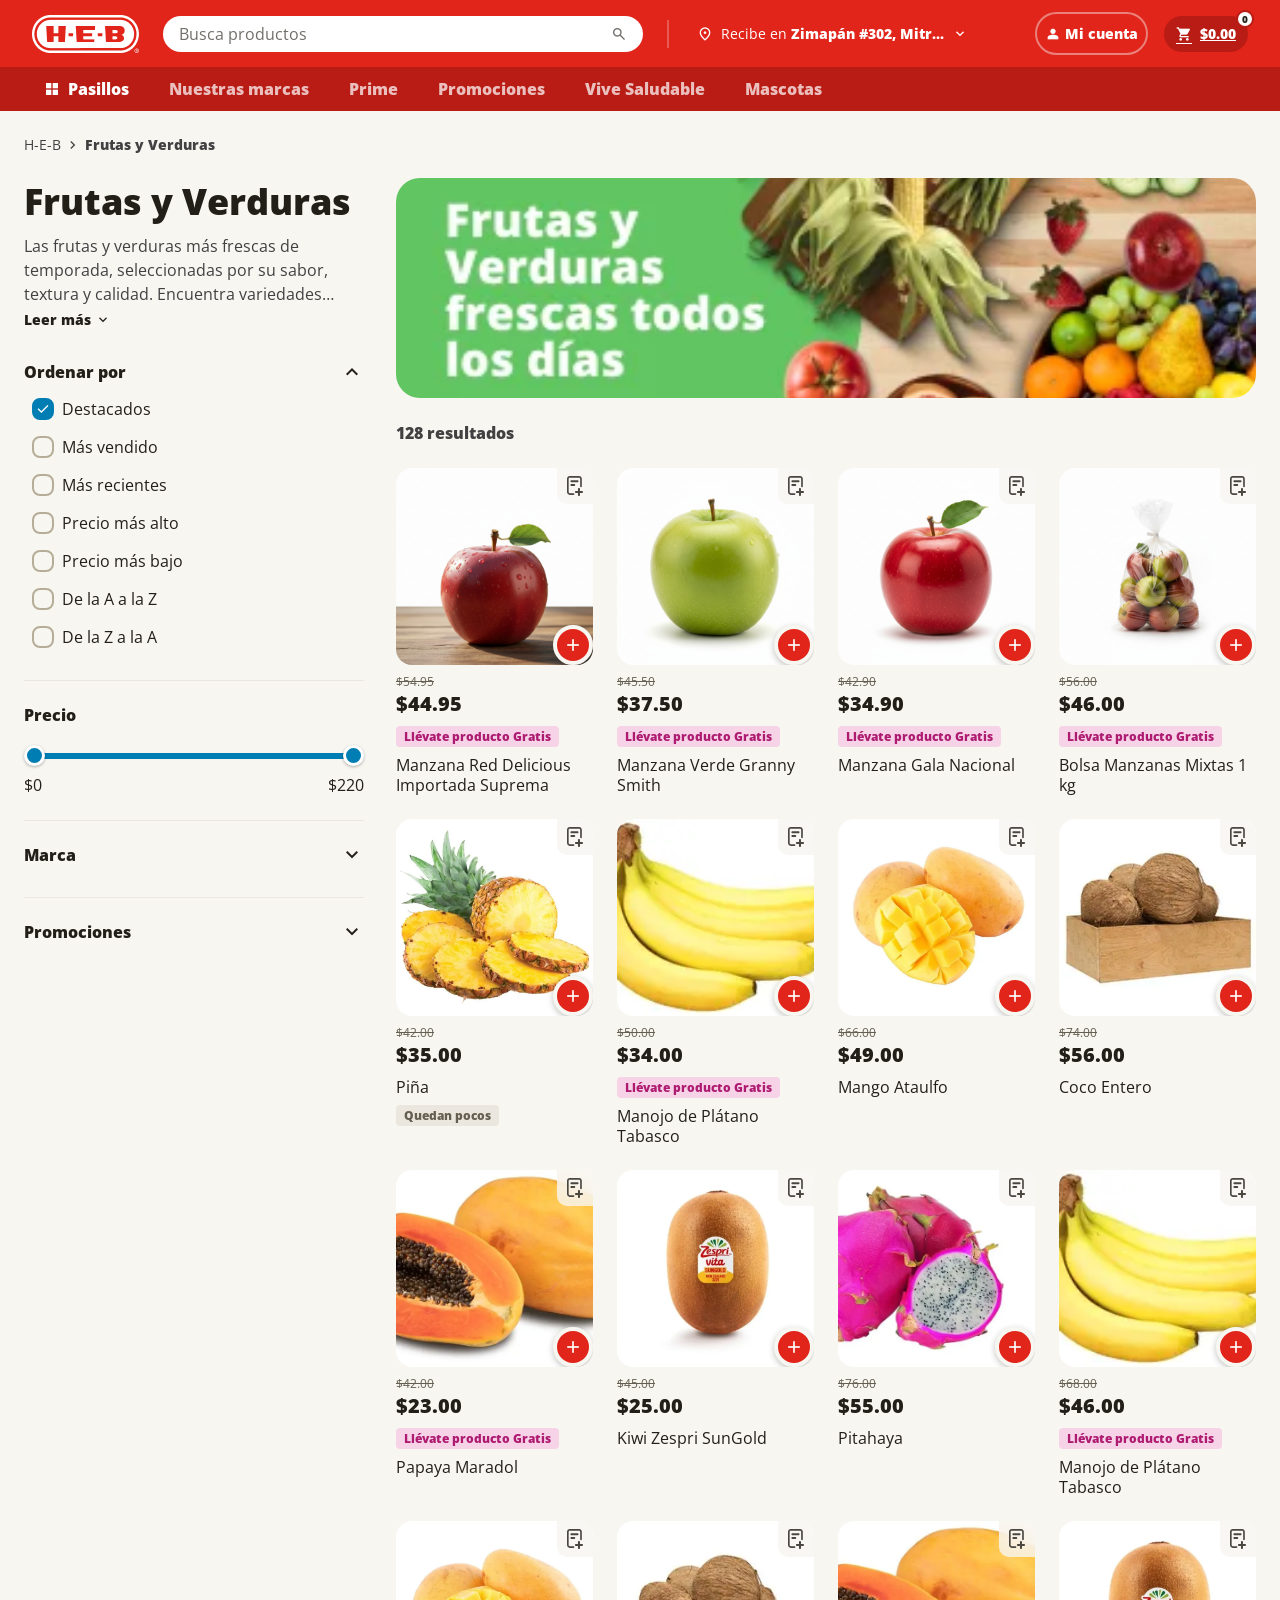
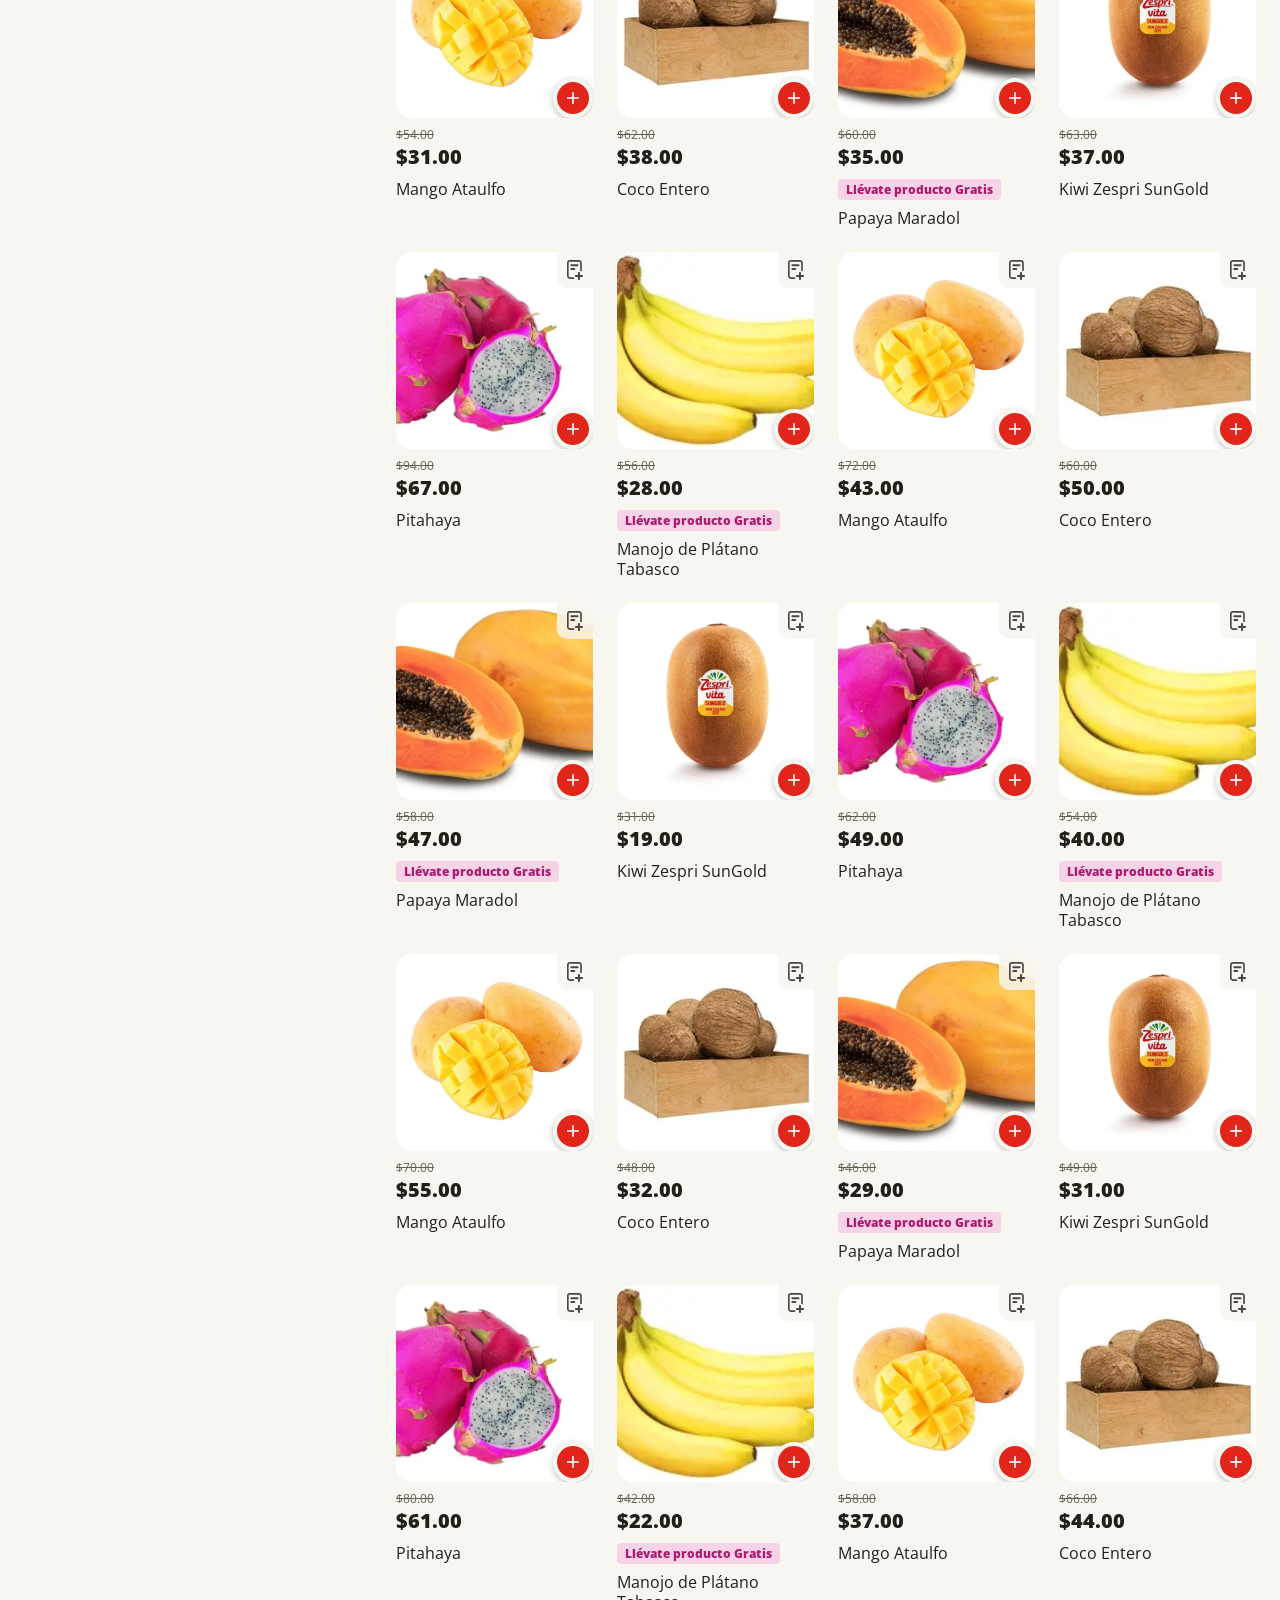
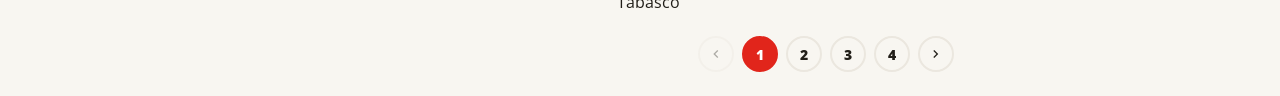
==== commit b6fbe311: "Add files via upload" ====
--- a/index.html
+++ b/index.html
@@ -215,58 +215,10 @@
     <div class="plp-modal-body">
       <!-- Main view -->
       <div class="plp-modal-view" id="subMainView">
-        <p class="plp-modal-desc">Cuando ves la etiqueta "Quedan pocos", existe la posibilidad de que ese producto se agote antes de recolectar tu pedido. Dinos qué prefieres como sustituto, por si es necesario.</p>
-
-        <div class="plp-sub-options">
-          <button type="button" class="plp-sub-option" data-choice="picker" onclick="selectChoice({type:'picker'})">
-            <span class="plp-sub-icon">
-              <span class="msi" aria-hidden="true" style="font-size:16px; color:white">person</span>
-            </span>
-            <span class="plp-sub-text">
-              <strong>Picker sugiere</strong>
-              <small>Si no contesto, que elijan por mi</small>
-            </span>
-            <span class="plp-radio"></span>
-          </button>
-
-          <button type="button" class="plp-sub-option" data-choice="contact" onclick="selectChoice({type:'contact'})">
-            <span class="plp-sub-icon">
-              <svg width="14" height="14" viewBox="0 0 12.0002 12.0831" fill="none" xmlns="http://www.w3.org/2000/svg" aria-hidden="true"><path d="M5.87335 0.00266294C6.56081 -0.0241561 7.55139 0.154553 8.18457 0.405423C9.70459 1.00769 10.978 2.25489 11.5839 3.7768C11.9359 4.66105 12.0873 5.80712 11.95 6.75021C11.7646 8.09592 11.1989 9.25462 10.2379 10.2127C9.22842 11.2191 8.04865 11.8051 6.62156 11.9346C5.90042 12.0001 5.4444 11.9569 4.72683 11.8348C4.4585 11.7849 4.19512 11.7113 3.9398 11.6148C3.79424 11.5582 3.27469 11.2928 3.14666 11.3057C2.39673 11.3816 1.66231 11.7034 0.913892 11.8378C0.832897 11.8523 0.680643 11.9049 0.611426 11.909C0.468513 11.9173 0.110114 12.083 0.0176404 12.0831C0.00253687 12.0493 -0.00680369 12.0276 0.0060992 11.9896C0.166158 11.5185 0.256352 11.0196 0.392996 10.5402C0.531824 10.053 0.739838 9.47618 0.803687 8.97552C0.694607 8.7092 0.529624 8.43401 0.434316 8.17858C-1.02124 4.278 1.67386 0.138563 5.87335 0.00266294ZM1.43023 10.6357C1.73395 10.57 2.04816 10.4926 2.35127 10.4132C2.62051 10.3427 2.96308 10.2066 3.23967 10.1823C3.41248 10.167 3.70679 10.4207 3.8969 10.4986C4.47662 10.7359 4.87994 10.8787 5.50822 10.9343C6.84498 11.0358 8.05853 10.7275 9.14516 9.8444C12.2246 7.3419 11.2694 2.42136 7.47833 1.23583C6.89383 1.05305 6.25353 1.01485 5.62878 1.04813C5.25308 1.093 4.82431 1.14315 4.46592 1.26783C3.33242 1.66215 2.41574 2.37193 1.78636 3.39058C1.18346 4.35815 0.936199 5.50545 1.08706 6.63547C1.16259 7.24596 1.29936 7.62289 1.54583 8.17991C1.57234 8.23983 1.60549 8.31822 1.6388 8.37035C1.71224 8.48531 1.91047 8.7028 1.89564 8.84999C1.86101 9.19382 1.7114 9.58663 1.61643 9.92159C1.54769 10.164 1.49601 10.4026 1.43023 10.6357Z" fill="white"/><path d="M3.90227 3.05696C4.02547 3.04353 4.17253 3.0545 4.28913 3.09782C4.44697 3.15646 4.50496 3.28476 4.57223 3.42847C4.63756 3.56799 5.01711 4.57885 5.01339 4.67599C5.00897 4.79079 4.85787 4.96527 4.7839 5.05002C4.6847 5.16367 4.53759 5.28211 4.48753 5.4259C4.46447 5.49217 4.46279 5.56761 4.49423 5.63149C4.54619 5.73707 4.63046 5.84708 4.69503 5.94659C5.08753 6.55141 5.53387 6.97258 6.15152 7.33804C6.27374 7.41036 6.39928 7.49609 6.53341 7.54295C6.61413 7.57116 6.71709 7.58677 6.79821 7.55047C7.05293 7.4365 7.23859 6.95262 7.54865 6.80625C7.84653 6.86513 8.89627 7.4263 9.09739 7.62524C9.09798 7.90575 9.01086 8.25674 8.84831 8.48781C7.90005 9.54136 6.59813 8.84779 5.56569 8.33913C5.37563 8.24548 4.68345 7.6878 4.52705 7.50809C3.63762 6.48618 2.21411 4.80907 3.26899 3.44933C3.45978 3.2034 3.60791 3.09001 3.90227 3.05696Z" fill="white"/></svg>
-            </span>
-            <span class="plp-sub-text">
-              <strong>Que me contacten</strong>
-              <small>Preguntar vía WhatsApp</small>
-            </span>
-            <span class="plp-radio"></span>
-          </button>
-
-          <button type="button" class="plp-sub-option" data-choice="none" onclick="selectChoice({type:'none'})">
-            <span class="plp-sub-icon">
-              <span class="msi" aria-hidden="true" style="font-size:16px; color:white">block</span>
-            </span>
-            <span class="plp-sub-text">
-              <strong>No reemplazar</strong>
-              <small>Eliminar producto del pedido</small>
-            </span>
-            <span class="plp-radio"></span>
-          </button>
-
-          <button type="button" class="plp-sub-option plp-sub-option-nav" id="subSearchNav" onclick="showSearchView()">
-            <span class="plp-sub-icon">
-              <span class="msi" aria-hidden="true" style="font-size:16px; color:white">search</span>
-            </span>
-            <span class="plp-sub-text"><strong>Buscar otro sustituto</strong></span>
-            <span class="plp-chevron">
-              <span class="msi" aria-hidden="true" style="font-size:18px">chevron_right</span>
-            </span>
-          </button>
-        </div>
+        <p class="plp-modal-desc">Quedan pocas piezas de este producto. Dinos qué prefieres si se agota.</p>
 
         <div class="plp-similar">
-          <button type="button" class="plp-similar-header" id="subSimilarToggle" onclick="toggleSimilar()" aria-expanded="true" aria-controls="subCarousel">
-            <span class="plp-similar-header-title">Productos similares</span>
-            <span class="msi plp-similar-chevron" id="subSimilarChevron" aria-hidden="true">keyboard_arrow_up</span>
-          </button>
+          <h3 class="plp-similar-title">Elige uno de estos productos similares</h3>
           <div class="plp-similar-row" id="subCarousel"></div>
         </div>
       </div>
--- a/style.css
+++ b/style.css
@@ -32,6 +32,17 @@
   color: var(--ink);
   min-height: 100vh;
   -webkit-font-smoothing: antialiased;
+}
+
+/* ══ Transición entre páginas — muy rápida y sutil, casi imperceptible ══ */
+/* Progressive enhancement: en navegadores sin soporte, la navegación es instantánea (sin transición). */
+@view-transition {
+  navigation: auto;
+}
+::view-transition-old(root),
+::view-transition-new(root) {
+  animation-duration: .12s;
+  animation-timing-function: ease-out;
 }
 
 /* ══ Icon library — Material Symbols Outlined ══ */
@@ -210,7 +221,8 @@
 .stepper {
   display: inline-flex;
   align-items: center;
-  border: 1.5px solid var(--border);
+  background: var(--subtle);
+  border: none;
   border-radius: 24px;
   overflow: hidden;
 }
@@ -218,11 +230,11 @@
   background: none;
   border: none;
   cursor: pointer;
-  color: var(--ink-2);
+  color: var(--red);
   width: 36px;
   height: 32px;
   font-size: 20px;
-  font-weight: 300;
+  font-weight: 700;
   display: flex;
   align-items: center;
   justify-content: center;
@@ -230,7 +242,7 @@
   transition: background .1s;
   line-height: 1;
 }
-.st-btn:hover { background: var(--subtle); }
+.st-btn:hover { background: rgba(34,31,25,.06); }
 .st-val {
   font-size: 14px;
   font-weight: 800;
--- a/plp.css
+++ b/plp.css
@@ -745,7 +745,10 @@
   inset: 0;
   background: rgba(34,31,25,.45);
   z-index: 100;
-}
+  opacity: 0;
+  transition: opacity .2s ease-out;
+}
+.plp-overlay.open { opacity: 1; }
 
 .plp-modal {
   position: fixed;
@@ -769,7 +772,11 @@
   max-height: 88vh;
   height: 100%;
   box-shadow: 0 -4px 18px rgba(0,0,0,.15);
-}
+  /* Cerrado: fuera de pantalla hacia abajo (mobile/tablet = sheet vertical) */
+  transform: translateY(100%);
+  transition: transform .2s cubic-bezier(.22,.61,.36,1);
+}
+.plp-modal.open .plp-modal-sheet { transform: translateY(0); }
 
 /* Tablet: centered, taller bottom sheet */
 @media (min-width: 768px) and (max-width: 1199px) {
@@ -799,7 +806,10 @@
     border-radius: 0;
     max-height: none;
     height: 100%;
-  }
+    /* Cerrado: fuera de pantalla hacia la derecha (desktop = drawer lateral) */
+    transform: translateX(100%);
+  }
+  .plp-modal.open .plp-modal-sheet { transform: translateX(0); }
 }
 
 .plp-modal-header {
@@ -847,59 +857,6 @@
   margin-bottom: 16px;
 }
 
-/* ── Option rows ── */
-.plp-sub-options {
-  display: flex;
-  flex-direction: column;
-  margin-bottom: 24px;
-  border-radius: 12px;
-  overflow: hidden;
-}
-.plp-sub-option {
-  background: var(--blue-bg);
-  border: none;
-  border-bottom: 1px solid rgba(255,255,255,.6);
-  cursor: pointer;
-  display: flex;
-  align-items: center;
-  gap: 8px;
-  padding: 16px;
-  text-align: left;
-  font-family: var(--fn);
-}
-.plp-sub-icon {
-  background: var(--blue);
-  border-radius: 9999px;
-  width: 20px;
-  height: 20px;
-  flex-shrink: 0;
-  display: flex;
-  align-items: center;
-  justify-content: center;
-}
-.plp-sub-text {
-  flex: 1;
-  min-width: 0;
-  display: flex;
-  flex-wrap: wrap;
-  align-items: baseline;
-  gap: 6px;
-}
-.plp-sub-text strong {
-  font-size: 14px;
-  font-weight: 700;
-  color: var(--ink);
-}
-.plp-sub-text small {
-  font-size: 12px;
-  font-weight: 600;
-  color: var(--ink-3);
-}
-.plp-chevron {
-  flex-shrink: 0;
-  display: flex;
-}
-
 .plp-radio {
   flex-shrink: 0;
   width: 24px;
@@ -920,46 +877,81 @@
   border-radius: 9999px;
   background: transparent;
 }
-.plp-sub-option.selected .plp-radio,
 .plp-radio.checked {
   border-color: var(--blue);
 }
-.plp-sub-option.selected .plp-radio::after,
 .plp-radio.checked::after {
   background: var(--blue);
 }
 
-/* ── Similar products / carousel (acordeón) ── */
-.plp-similar-header {
-  display: flex;
-  align-items: center;
-  justify-content: space-between;
-  width: 100%;
-  background: none;
-  border: none;
-  padding: 0 16px 0 0;
-  margin-bottom: 16px;
-  cursor: pointer;
-  font-family: var(--fn);
-  text-align: left;
-}
-.plp-similar-header-title {
+/* ── Similar products / carousel (incluye al final el bloque de opciones) ── */
+.plp-similar-title {
   font-size: 20px;
   font-weight: 800;
-  color: var(--ink);
-}
-.plp-similar-chevron {
-  flex-shrink: 0;
-  color: var(--ink);
-}
-.plp-similar-row[hidden] {
-  display: none;
+  line-height: 24px;
+  color: var(--ink);
+  margin: 0 0 16px;
 }
 .plp-similar-row {
   display: flex;
   gap: 14px;
   overflow-x: auto;
   padding-bottom: 8px;
+}
+
+/* ── Tarjetas de opción (buscar / picker / no reemplazar) integradas al carrusel ──
+   Mismo alto/ancho de media y misma posición del radio que .plp-mini-card, para que
+   quede alineado con las tarjetas de producto del mismo carrusel. */
+.plp-option-card {
+  flex-shrink: 0;
+  width: 140px;
+  background: none;
+  border: none;
+  cursor: pointer;
+  font-family: var(--fn);
+  padding: 0;
+  display: flex;
+  flex-direction: column;
+  align-items: center;
+  gap: 8px;
+  text-align: center;
+}
+.plp-option-media {
+  position: relative;
+  width: 100%;
+  aspect-ratio: 1 / 1;
+  flex-shrink: 0;
+  display: flex;
+  align-items: center;
+  justify-content: center;
+}
+.plp-option-icon {
+  width: 62px;
+  height: 62px;
+  border-radius: 9999px;
+  background: var(--blue);
+  flex-shrink: 0;
+  display: flex;
+  align-items: center;
+  justify-content: center;
+}
+.plp-option-media .plp-radio {
+  position: absolute;
+  top: 10px;
+  right: 10px;
+  background: var(--surface);
+}
+.plp-option-title {
+  font-size: 16px;
+  font-weight: 800;
+  line-height: 24px;
+  color: var(--blue);
+}
+.plp-option-desc {
+  font-size: 16px;
+  font-weight: 400;
+  line-height: 24px;
+  color: var(--blue);
 }
 
 .plp-mini-card {
@@ -1071,7 +1063,8 @@
     flex-wrap: wrap;
     overflow-x: visible;
   }
-  .plp-similar-row .plp-mini-card {
+  .plp-similar-row .plp-mini-card,
+  .plp-similar-row .plp-option-card {
     width: calc((100% - 28px) / 3);
   }
   .plp-search-grid {
@@ -1094,6 +1087,7 @@
 }
 .plp-modal-footer p {
   font-size: 12px;
+  font-weight: 700;
   color: var(--ink-2);
   text-align: center;
 }
@@ -1116,12 +1110,13 @@
 }
 .plp-modal-save:not(:disabled):hover { background: var(--red-dk); }
 
-/* ══ Toast ══ */
+/* ══ Toast (aparece arriba de la pantalla) ══ */
 .plp-toast {
   position: fixed;
   left: 50%;
-  bottom: 32px;
-  transform: translateX(-50%) translateY(16px);
+  top: 24px;
+  bottom: auto;
+  transform: translateX(-50%) translateY(-16px);
   background: var(--ink);
   color: white;
   font-size: 14px;
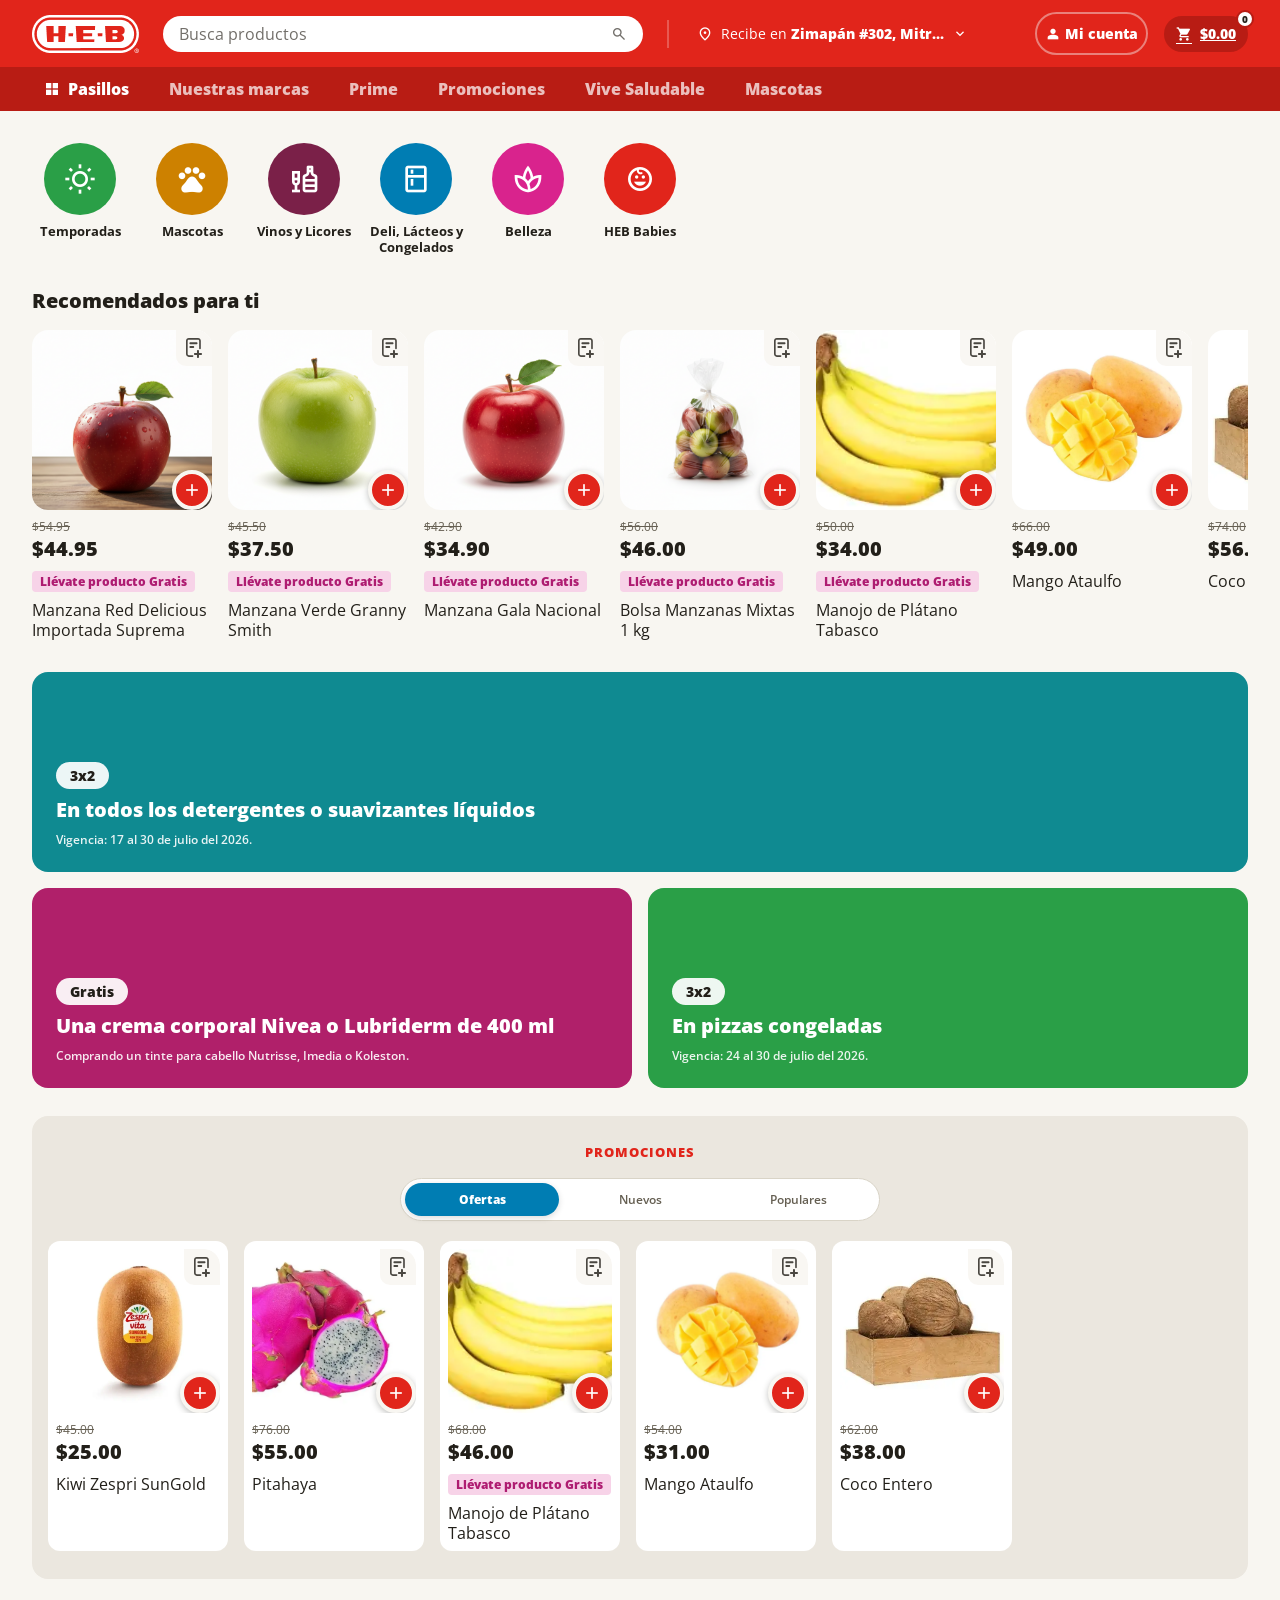
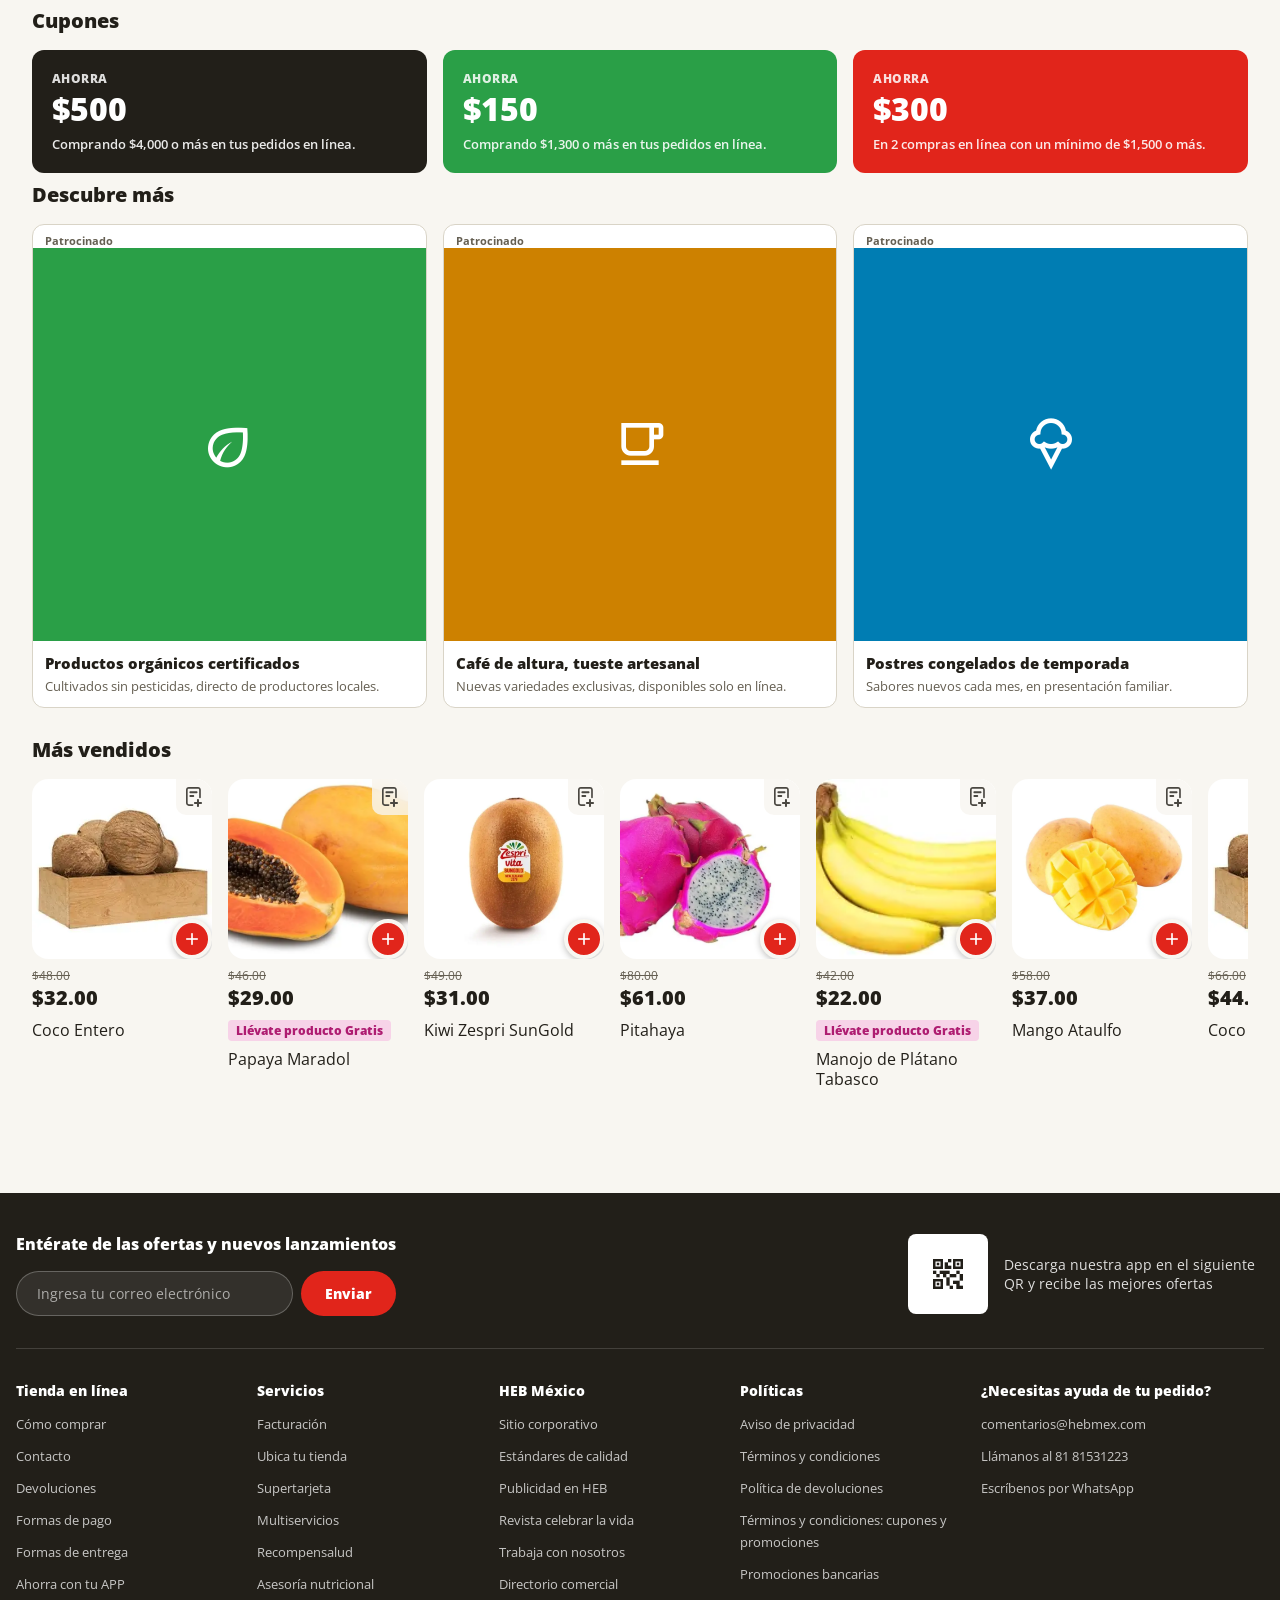
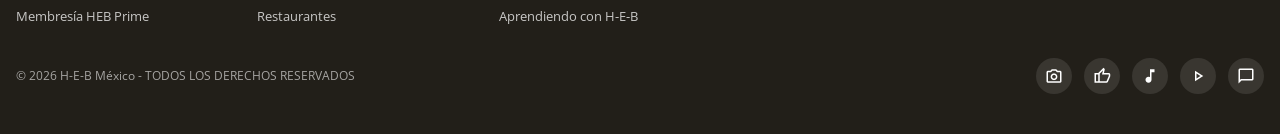
==== commit d448d83f: "Add files via upload" ====
--- a/index.html
+++ b/index.html
@@ -3,20 +3,21 @@
 <head>
   <meta charset="UTF-8">
   <meta name="viewport" content="width=device-width, initial-scale=1.0">
-  <title>Frutas y Verduras — H-E-B</title>
+  <title>H-E-B México — Supermercado en línea</title>
   <link rel="preconnect" href="https://fonts.googleapis.com">
   <link rel="preconnect" href="https://fonts.gstatic.com" crossorigin>
   <link href="https://fonts.googleapis.com/css2?family=Open+Sans:wght@400;600;700;800&display=swap" rel="stylesheet">
   <link href="https://fonts.googleapis.com/css2?family=Material+Symbols+Outlined:opsz,wght,FILL,GRAD@20..48,100..700,0..1,-50..200&display=swap" rel="stylesheet">
   <link rel="stylesheet" href="style.css">
   <link rel="stylesheet" href="plp.css">
+  <link rel="stylesheet" href="home.css">
 </head>
 <body class="plp-body">
 
 <!-- ══ HEADER ══ -->
 <header class="plp-header">
   <div class="plp-header-top">
-    <button class="plp-icon-btn plp-header-lead-btn" aria-label="Menú">
+    <button class="plp-icon-btn plp-header-lead-btn" onclick="openPasillosMenu()" aria-label="Menú">
       <span class="msi" aria-hidden="true">menu</span>
     </button>
 
@@ -56,6 +57,7 @@
 
     <a class="plp-icon-btn plp-cart-icon-btn" href="cart.html" aria-label="Ir al carrito">
       <span class="msi" aria-hidden="true">shopping_cart</span>
+      <span class="plp-cart-badge">0</span>
     </a>
   </div>
 
@@ -65,7 +67,7 @@
   </button>
 
   <nav class="plp-pleca" aria-label="Categorías">
-    <button class="plp-pleca-item active"><span class="msi" aria-hidden="true">border_all</span> Pasillos</button>
+    <button class="plp-pleca-item active" onclick="openPasillosMenu()"><span class="msi" aria-hidden="true">border_all</span> Pasillos</button>
     <button class="plp-pleca-item">Nuestras marcas</button>
     <button class="plp-pleca-item">Prime</button>
     <button class="plp-pleca-item">Promociones</button>
@@ -74,178 +76,310 @@
   </nav>
 </header>
 
-<!-- ══ BODY ══ -->
-<main class="plp-main">
-
-  <nav class="plp-breadcrumb" aria-label="Ruta de navegación">
-    <span>H-E-B</span>
-    <span class="msi" aria-hidden="true" style="font-size:16px; color:#414142">chevron_right</span>
-    <strong>Frutas y Verduras</strong>
-  </nav>
-
-  <div class="plp-layout">
-
-    <!-- ── Desktop: filtros siempre visibles ── -->
-    <aside class="plp-filters-sidebar" aria-label="Filtros">
-      <div class="plp-filter-intro">
-        <h1 class="plp-filter-title">Frutas y Verduras</h1>
-        <p class="plp-filter-desc" id="filterDesc">Las frutas y verduras más frescas de temporada, seleccionadas por su sabor, textura y calidad. Encuentra variedades nacionales e importadas para toda ocasión, directo del campo a tu mesa.</p>
-        <button type="button" class="plp-leer-mas" onclick="toggleFilterDesc()">
-          <span id="filterDescLabel">Leer más</span>
-          <span class="msi" aria-hidden="true" style="font-size:16px" id="filterDescIcon">keyboard_arrow_down</span>
+<!-- ══ HOMEPAGE ══ -->
+<main class="home-main">
+
+  <section class="home-categories" aria-label="Categorías destacadas">
+    <div class="home-cat-row">
+      <a class="home-cat-tile" href="#">
+        <span class="home-cat-icon" style="background:#2a9f47"><span class="msi" aria-hidden="true">wb_sunny</span></span>
+        <span class="home-cat-label">Temporadas</span>
+      </a>
+      <a class="home-cat-tile" href="#">
+        <span class="home-cat-icon" style="background:#cd8100"><span class="msi" aria-hidden="true">pets</span></span>
+        <span class="home-cat-label">Mascotas</span>
+      </a>
+      <a class="home-cat-tile" href="#">
+        <span class="home-cat-icon" style="background:#7a2048"><span class="msi" aria-hidden="true">liquor</span></span>
+        <span class="home-cat-label">Vinos y Licores</span>
+      </a>
+      <a class="home-cat-tile" href="#">
+        <span class="home-cat-icon" style="background:#007db3"><span class="msi" aria-hidden="true">kitchen</span></span>
+        <span class="home-cat-label">Deli, Lácteos y Congelados</span>
+      </a>
+      <a class="home-cat-tile" href="#">
+        <span class="home-cat-icon" style="background:#d9238d"><span class="msi" aria-hidden="true">spa</span></span>
+        <span class="home-cat-label">Belleza</span>
+      </a>
+      <a class="home-cat-tile" href="#">
+        <span class="home-cat-icon" style="background:#e1251b"><span class="msi" aria-hidden="true">child_care</span></span>
+        <span class="home-cat-label">HEB Babies</span>
+      </a>
+    </div>
+  </section>
+
+  <section class="home-carousel" aria-label="Recomendados para ti">
+    <h2 class="home-section-title">Recomendados para ti</h2>
+    <div class="home-carousel-row" id="homeCarousel1"></div>
+  </section>
+
+  <section class="home-promos" aria-label="Promociones">
+    <div class="home-promo-grid">
+      <div class="home-promo-tile home-promo-tile--wide" style="background:#0f8a91">
+        <span class="home-promo-tag">3x2</span>
+        <p class="home-promo-headline">En todos los detergentes o suavizantes líquidos</p>
+        <p class="home-promo-fine">Vigencia: 17 al 30 de julio del 2026.</p>
+      </div>
+      <div class="home-promo-tile" style="background:#b0206a">
+        <span class="home-promo-tag">Gratis</span>
+        <p class="home-promo-headline">Una crema corporal Nivea o Lubriderm de 400 ml</p>
+        <p class="home-promo-fine">Comprando un tinte para cabello Nutrisse, Imedia o Koleston.</p>
+      </div>
+      <div class="home-promo-tile" style="background:#2a9f47">
+        <span class="home-promo-tag">3x2</span>
+        <p class="home-promo-headline">En pizzas congeladas</p>
+        <p class="home-promo-fine">Vigencia: 24 al 30 de julio del 2026.</p>
+      </div>
+    </div>
+  </section>
+
+  <section class="home-promo-section" aria-label="Promociones destacadas">
+    <div class="home-promo-section-header">
+      <span class="home-promo-section-tag">PROMOCIONES</span>
+    </div>
+    <div class="plp-segment" id="homePromoSegment" role="tablist" aria-label="Filtrar promociones">
+      <button type="button" class="plp-segment-btn active" data-tab="ofertas" onclick="selectHomePromoTab('ofertas')" role="tab" aria-selected="true">Ofertas</button>
+      <button type="button" class="plp-segment-btn" data-tab="nuevos" onclick="selectHomePromoTab('nuevos')" role="tab" aria-selected="false">Nuevos</button>
+      <button type="button" class="plp-segment-btn" data-tab="populares" onclick="selectHomePromoTab('populares')" role="tab" aria-selected="false">Populares</button>
+    </div>
+    <div class="home-carousel-row" id="homePromoCarousel"></div>
+  </section>
+
+  <section class="home-coupons" aria-label="Cupones">
+    <h2 class="home-section-title">Cupones</h2>
+    <div class="home-coupon-row">
+      <div class="home-coupon-card home-coupon-card--dark">
+        <span class="home-coupon-tag">AHORRA</span>
+        <span class="home-coupon-amount">$500</span>
+        <p class="home-coupon-desc">Comprando $4,000 o más en tus pedidos en línea.</p>
+      </div>
+      <div class="home-coupon-card home-coupon-card--green">
+        <span class="home-coupon-tag">AHORRA</span>
+        <span class="home-coupon-amount">$150</span>
+        <p class="home-coupon-desc">Comprando $1,300 o más en tus pedidos en línea.</p>
+      </div>
+      <div class="home-coupon-card home-coupon-card--red">
+        <span class="home-coupon-tag">AHORRA</span>
+        <span class="home-coupon-amount">$300</span>
+        <p class="home-coupon-desc">En 2 compras en línea con un mínimo de $1,500 o más.</p>
+      </div>
+    </div>
+  </section>
+
+  <section class="home-sponsored" aria-label="Contenido patrocinado">
+    <h2 class="home-section-title">Descubre más</h2>
+    <div class="home-sponsored-row">
+      <div class="home-sponsored-tile">
+        <span class="home-sponsored-tag">Patrocinado</span>
+        <div class="home-sponsored-media" style="background:#2a9f47"><span class="msi" aria-hidden="true">eco</span></div>
+        <div class="home-sponsored-body">
+          <p class="home-sponsored-title">Productos orgánicos certificados</p>
+          <p class="home-sponsored-desc">Cultivados sin pesticidas, directo de productores locales.</p>
+        </div>
+      </div>
+      <div class="home-sponsored-tile">
+        <span class="home-sponsored-tag">Patrocinado</span>
+        <div class="home-sponsored-media" style="background:#cd8100"><span class="msi" aria-hidden="true">local_cafe</span></div>
+        <div class="home-sponsored-body">
+          <p class="home-sponsored-title">Café de altura, tueste artesanal</p>
+          <p class="home-sponsored-desc">Nuevas variedades exclusivas, disponibles solo en línea.</p>
+        </div>
+      </div>
+      <div class="home-sponsored-tile">
+        <span class="home-sponsored-tag">Patrocinado</span>
+        <div class="home-sponsored-media" style="background:#007db3"><span class="msi" aria-hidden="true">icecream</span></div>
+        <div class="home-sponsored-body">
+          <p class="home-sponsored-title">Postres congelados de temporada</p>
+          <p class="home-sponsored-desc">Sabores nuevos cada mes, en presentación familiar.</p>
+        </div>
+      </div>
+    </div>
+  </section>
+
+  <section class="home-carousel" aria-label="Más vendidos">
+    <h2 class="home-section-title">Más vendidos</h2>
+    <div class="home-carousel-row" id="homeCarousel2"></div>
+  </section>
+
+</main>
+
+<!-- ══ FOOTER ══ -->
+<footer class="home-footer">
+  <div class="home-footer-inner">
+    <div class="home-footer-top">
+      <div class="home-footer-newsletter">
+        <h3>Entérate de las ofertas y nuevos lanzamientos</h3>
+        <form class="home-footer-form" onsubmit="return false">
+          <input type="email" class="home-footer-input" placeholder="Ingresa tu correo electrónico" aria-label="Correo electrónico">
+          <button type="submit" class="home-footer-submit">Enviar</button>
+        </form>
+      </div>
+      <div class="home-footer-app">
+        <div class="home-footer-qr"><span class="msi" aria-hidden="true">qr_code_2</span></div>
+        <p>Descarga nuestra app en el siguiente QR y recibe las mejores ofertas</p>
+      </div>
+    </div>
+
+    <div class="home-footer-links">
+      <div class="home-footer-col">
+        <h4>Tienda en línea</h4>
+        <ul>
+          <li><a href="#">Cómo comprar</a></li>
+          <li><a href="#">Contacto</a></li>
+          <li><a href="#">Devoluciones</a></li>
+          <li><a href="#">Formas de pago</a></li>
+          <li><a href="#">Formas de entrega</a></li>
+          <li><a href="#">Ahorra con tu APP</a></li>
+          <li><a href="#">Membresía HEB Prime</a></li>
+        </ul>
+      </div>
+      <div class="home-footer-col">
+        <h4>Servicios</h4>
+        <ul>
+          <li><a href="#">Facturación</a></li>
+          <li><a href="#">Ubica tu tienda</a></li>
+          <li><a href="#">Supertarjeta</a></li>
+          <li><a href="#">Multiservicios</a></li>
+          <li><a href="#">Recompensalud</a></li>
+          <li><a href="#">Asesoría nutricional</a></li>
+          <li><a href="#">Restaurantes</a></li>
+        </ul>
+      </div>
+      <div class="home-footer-col">
+        <h4>HEB México</h4>
+        <ul>
+          <li><a href="#">Sitio corporativo</a></li>
+          <li><a href="#">Estándares de calidad</a></li>
+          <li><a href="#">Publicidad en HEB</a></li>
+          <li><a href="#">Revista celebrar la vida</a></li>
+          <li><a href="#">Trabaja con nosotros</a></li>
+          <li><a href="#">Directorio comercial</a></li>
+          <li><a href="#">Aprendiendo con H-E-B</a></li>
+        </ul>
+      </div>
+      <div class="home-footer-col">
+        <h4>Políticas</h4>
+        <ul>
+          <li><a href="#">Aviso de privacidad</a></li>
+          <li><a href="#">Términos y condiciones</a></li>
+          <li><a href="#">Política de devoluciones</a></li>
+          <li><a href="#">Términos y condiciones: cupones y promociones</a></li>
+          <li><a href="#">Promociones bancarias</a></li>
+        </ul>
+      </div>
+      <div class="home-footer-col">
+        <h4>¿Necesitas ayuda de tu pedido?</h4>
+        <ul>
+          <li><a href="mailto:comentarios@hebmex.com">comentarios@hebmex.com</a></li>
+          <li><a href="tel:+528181531223">Llámanos al 81 81531223</a></li>
+          <li><a href="#">Escríbenos por WhatsApp</a></li>
+        </ul>
+      </div>
+    </div>
+
+    <div class="home-footer-bottom">
+      <span class="home-footer-copyright">© 2026 H-E-B México - TODOS LOS DERECHOS RESERVADOS</span>
+      <div class="home-footer-social">
+        <a href="#" aria-label="Instagram"><span class="msi" aria-hidden="true" style="font-size:18px">photo_camera</span></a>
+        <a href="#" aria-label="Facebook"><span class="msi" aria-hidden="true" style="font-size:18px">thumb_up</span></a>
+        <a href="#" aria-label="TikTok"><span class="msi" aria-hidden="true" style="font-size:18px">music_note</span></a>
+        <a href="#" aria-label="YouTube"><span class="msi" aria-hidden="true" style="font-size:18px">play_arrow</span></a>
+        <a href="#" aria-label="Twitter"><span class="msi" aria-hidden="true" style="font-size:18px">chat_bubble</span></a>
+      </div>
+    </div>
+  </div>
+</footer>
+
+<!-- ══ MENÚ PASILLOS (mega menú de categorías) ══ -->
+<div class="pasillos-overlay" id="pasillosOverlay" onclick="closePasillosMenu()" hidden></div>
+<div class="pasillos-panel" id="pasillosPanel" hidden role="dialog" aria-modal="true" aria-label="Pasillos">
+  <div class="pasillos-sheet">
+    <div class="pasillos-view" id="pasillosLevel1">
+      <div class="pasillos-header">
+        <h2 class="pasillos-title">Explorar todo</h2>
+        <button type="button" class="pasillos-close" onclick="closePasillosMenu()" aria-label="Cerrar">
+          <span class="msi" aria-hidden="true" style="font-size:18px">close</span>
         </button>
       </div>
-
-      <div class="plp-filter-section">
-        <button type="button" class="plp-filter-header" onclick="toggleFilterSection(this)">
-          Ordenar por
-          <span class="msi" aria-hidden="true" style="font-size:24px">keyboard_arrow_up</span>
+      <div class="pasillos-list">
+        <button type="button" class="pasillos-pill">Despensa</button>
+        <button type="button" class="pasillos-pill" onclick="showPasillosLevel2()">Frutas y Verduras</button>
+        <button type="button" class="pasillos-pill">Carnes y Pescados</button>
+        <button type="button" class="pasillos-pill">Bebidas y Snacks</button>
+        <button type="button" class="pasillos-pill">Jamones, Quesos y Deli</button>
+        <button type="button" class="pasillos-pill">Pan y Tortillas</button>
+        <button type="button" class="pasillos-pill">Lácteos y Huevo</button>
+        <button type="button" class="pasillos-pill">Vinos, Licores y Cervezas</button>
+        <button type="button" class="pasillos-pill">Alimentos Congelados</button>
+        <button type="button" class="pasillos-pill">Bebés</button>
+        <button type="button" class="pasillos-pill">Cuidado Personal y Belleza</button>
+        <button type="button" class="pasillos-pill">Mascotas</button>
+        <button type="button" class="pasillos-pill">Hogar y Entretenimiento</button>
+        <button type="button" class="pasillos-pill">Limpieza del Hogar</button>
+      </div>
+    </div>
+
+    <div class="pasillos-view" id="pasillosLevel2" hidden>
+      <div class="pasillos-header">
+        <button type="button" class="pasillos-back" onclick="showPasillosLevel1()" aria-label="Regresar">
+          <span class="msi" aria-hidden="true" style="font-size:18px">arrow_back</span>
         </button>
-        <div class="plp-filter-body">
-          <button type="button" class="plp-checkbox-row plp-sort-row checked" onclick="selectSort(this)">
-            <span class="plp-checkbox-box"><span class="msi" aria-hidden="true" style="font-size:16px; color:white">check</span></span>
-            Destacados
+        <h2 class="pasillos-title">Frutas y Verduras</h2>
+        <button type="button" class="pasillos-close" onclick="closePasillosMenu()" aria-label="Cerrar">
+          <span class="msi" aria-hidden="true" style="font-size:18px">close</span>
+        </button>
+      </div>
+      <div class="pasillos-groups">
+        <div class="pasillos-group">
+          <button type="button" class="pasillos-group-header" onclick="togglePasillosGroup(this)">
+            <span class="msi pasillos-group-chevron" aria-hidden="true">keyboard_arrow_down</span>
+            <span class="pasillos-group-name">A Granel</span>
+            <a class="pasillos-vertodo" href="#" onclick="event.preventDefault()">Ver todo</a>
           </button>
-          <button type="button" class="plp-checkbox-row plp-sort-row" onclick="selectSort(this)">
-            <span class="plp-checkbox-box"><span class="msi" aria-hidden="true" style="font-size:16px; color:white">check</span></span>
-            Más vendido
+          <div class="pasillos-group-items" hidden>
+            <a class="pasillos-item" href="#" onclick="event.preventDefault()">Desinfectantes</a>
+          </div>
+        </div>
+
+        <div class="pasillos-group">
+          <button type="button" class="pasillos-group-header" onclick="togglePasillosGroup(this)">
+            <span class="msi pasillos-group-chevron" aria-hidden="true">keyboard_arrow_down</span>
+            <span class="pasillos-group-name">Ensaladas</span>
+            <a class="pasillos-vertodo" href="#" onclick="event.preventDefault()">Ver todo</a>
           </button>
-          <button type="button" class="plp-checkbox-row plp-sort-row" onclick="selectSort(this)">
-            <span class="plp-checkbox-box"><span class="msi" aria-hidden="true" style="font-size:16px; color:white">check</span></span>
-            Más recientes
+          <div class="pasillos-group-items" hidden>
+            <a class="pasillos-item" href="#" onclick="event.preventDefault()">Fruta Cortada</a>
+            <a class="pasillos-item" href="#" onclick="event.preventDefault()">Fruta Enchilada</a>
+          </div>
+        </div>
+
+        <div class="pasillos-group">
+          <button type="button" class="pasillos-group-header" onclick="togglePasillosGroup(this)">
+            <span class="msi pasillos-group-chevron" aria-hidden="true">keyboard_arrow_up</span>
+            <span class="pasillos-group-name">Frutas</span>
+            <a class="pasillos-vertodo pasillos-vertodo--active" href="plp.html">Ver todo</a>
           </button>
-          <button type="button" class="plp-checkbox-row plp-sort-row" onclick="selectSort(this)">
-            <span class="plp-checkbox-box"><span class="msi" aria-hidden="true" style="font-size:16px; color:white">check</span></span>
-            Precio más alto
+          <div class="pasillos-group-items">
+            <a class="pasillos-item" href="plp.html">HEB Fresh</a>
+            <a class="pasillos-item" href="plp.html">Jugos</a>
+            <a class="pasillos-item" href="plp.html">Nueces y Cacahuates</a>
+            <a class="pasillos-item" href="plp.html">Orgánicos</a>
+            <a class="pasillos-item" href="plp.html">Variedad</a>
+            <a class="pasillos-item" href="plp.html">Vegetales en bolsa</a>
+          </div>
+        </div>
+
+        <div class="pasillos-group">
+          <button type="button" class="pasillos-group-header" onclick="togglePasillosGroup(this)">
+            <span class="msi pasillos-group-chevron" aria-hidden="true">keyboard_arrow_down</span>
+            <span class="pasillos-group-name">Verduras</span>
+            <a class="pasillos-vertodo" href="#" onclick="event.preventDefault()">Ver todo</a>
           </button>
-          <button type="button" class="plp-checkbox-row plp-sort-row" onclick="selectSort(this)">
-            <span class="plp-checkbox-box"><span class="msi" aria-hidden="true" style="font-size:16px; color:white">check</span></span>
-            Precio más bajo
-          </button>
-          <button type="button" class="plp-checkbox-row plp-sort-row" onclick="selectSort(this)">
-            <span class="plp-checkbox-box"><span class="msi" aria-hidden="true" style="font-size:16px; color:white">check</span></span>
-            De la A a la Z
-          </button>
-          <button type="button" class="plp-checkbox-row plp-sort-row" onclick="selectSort(this)">
-            <span class="plp-checkbox-box"><span class="msi" aria-hidden="true" style="font-size:16px; color:white">check</span></span>
-            De la Z a la A
-          </button>
-        </div>
-      </div>
-
-      <div class="plp-filter-section">
-        <button type="button" class="plp-filter-header" onclick="toggleFilterSection(this)">Precio</button>
-        <div class="plp-filter-body">
-          <div class="plp-price-slider">
-            <div class="plp-price-track"></div>
-            <div class="plp-price-track-fill"></div>
-            <div class="plp-price-handle" style="left:0"></div>
-            <div class="plp-price-handle" style="right:0"></div>
-          </div>
-          <div class="plp-price-labels">
-            <span>$0</span>
-            <span>$220</span>
-          </div>
-        </div>
-      </div>
-
-      <div class="plp-filter-section">
-        <button type="button" class="plp-filter-header" onclick="toggleFilterSection(this)">
-          Marca
-          <span class="msi" aria-hidden="true" style="font-size:24px">keyboard_arrow_down</span>
-        </button>
-        <div class="plp-filter-body" hidden>
-          <button type="button" class="plp-checkbox-row" onclick="toggleCheckbox(this)"><span class="plp-checkbox-box"><span class="msi" aria-hidden="true" style="font-size:16px; color:white">check</span></span>H-E-B<span class="plp-checkbox-count">38</span></button>
-          <button type="button" class="plp-checkbox-row" onclick="toggleCheckbox(this)"><span class="plp-checkbox-box"><span class="msi" aria-hidden="true" style="font-size:16px; color:white">check</span></span>Golden Acres<span class="plp-checkbox-count">21</span></button>
-          <button type="button" class="plp-checkbox-row" onclick="toggleCheckbox(this)"><span class="plp-checkbox-box"><span class="msi" aria-hidden="true" style="font-size:16px; color:white">check</span></span>Sunkist<span class="plp-checkbox-count">17</span></button>
-          <button type="button" class="plp-checkbox-row" onclick="toggleCheckbox(this)"><span class="plp-checkbox-box"><span class="msi" aria-hidden="true" style="font-size:16px; color:white">check</span></span>Orgánico Certificado<span class="plp-checkbox-count">14</span></button>
-          <button type="button" class="plp-checkbox-row" onclick="toggleCheckbox(this)"><span class="plp-checkbox-box"><span class="msi" aria-hidden="true" style="font-size:16px; color:white">check</span></span>Import USA<span class="plp-checkbox-count">12</span></button>
-          <button type="button" class="plp-checkbox-row" onclick="toggleCheckbox(this)"><span class="plp-checkbox-box"><span class="msi" aria-hidden="true" style="font-size:16px; color:white">check</span></span>Rainier<span class="plp-checkbox-count">9</span></button>
-        </div>
-      </div>
-
-      <div class="plp-filter-section">
-        <button type="button" class="plp-filter-header" onclick="toggleFilterSection(this)">
-          Promociones
-          <span class="msi" aria-hidden="true" style="font-size:24px">keyboard_arrow_down</span>
-        </button>
-        <div class="plp-filter-body" hidden>
-          <button type="button" class="plp-checkbox-row" onclick="toggleCheckbox(this)"><span class="plp-checkbox-box"><span class="msi" aria-hidden="true" style="font-size:16px; color:white">check</span></span>Llévate producto gratis<span class="plp-checkbox-count">45</span></button>
-          <button type="button" class="plp-checkbox-row" onclick="toggleCheckbox(this)"><span class="plp-checkbox-box"><span class="msi" aria-hidden="true" style="font-size:16px; color:white">check</span></span>Quedan pocos<span class="plp-checkbox-count">27</span></button>
-        </div>
-      </div>
-    </aside>
-
-    <div class="plp-content">
-      <div class="plp-banner">
-        <img src="assets/banner-overlay.png" alt="Frutas y Verduras frescas todos los días">
-      </div>
-
-      <div class="plp-results-row">
-        <span class="plp-results-count">128 resultados</span>
-        <button class="plp-filtros-btn">
-          Filtros
-          <span class="msi" aria-hidden="true" style="font-size:16px">keyboard_arrow_down</span>
-        </button>
-      </div>
-
-      <div class="plp-grid" id="plpGrid"></div>
-
-      <nav class="plp-pagination" id="plpPagination" aria-label="Paginación de resultados"></nav>
-    </div>
-
+          <div class="pasillos-group-items" hidden></div>
+        </div>
+      </div>
+    </div>
   </div>
-
-</main>
-
-<!-- ══ SUSTITUTE MODAL ══ -->
-<div class="plp-overlay" id="subOverlay" onclick="closeSubstituteModal()" hidden></div>
-<div class="plp-modal" id="subModal" hidden role="dialog" aria-modal="true" aria-labelledby="subModalTitle">
-  <div class="plp-modal-sheet">
-    <div class="plp-modal-header">
-      <button type="button" class="plp-modal-back" id="subBack" onclick="showMainView()" aria-label="Regresar" hidden>
-        <span class="msi" aria-hidden="true" style="font-size:18px">arrow_back</span>
-      </button>
-      <h2 class="plp-modal-title" id="subModalTitle">Sustitutos</h2>
-      <button type="button" class="plp-modal-close" onclick="closeSubstituteModal()" aria-label="Cerrar">
-        <span class="msi" aria-hidden="true" style="font-size:18px">close</span>
-      </button>
-    </div>
-
-    <div class="plp-modal-body">
-      <!-- Main view -->
-      <div class="plp-modal-view" id="subMainView">
-        <p class="plp-modal-desc">Quedan pocas piezas de este producto. Dinos qué prefieres si se agota.</p>
-
-        <div class="plp-similar">
-          <h3 class="plp-similar-title">Elige uno de estos productos similares</h3>
-          <div class="plp-similar-row" id="subCarousel"></div>
-        </div>
-      </div>
-
-      <!-- Search view -->
-      <div class="plp-modal-view" id="subSearchView" hidden>
-        <div class="plp-search-input-wrap">
-          <span class="msi" aria-hidden="true" style="font-size:16px; color:#655f52">search</span>
-          <input type="text" id="subSearchInput" class="plp-search-input" placeholder="Busca cualquier producto para sustituir" oninput="renderSearchGrid()">
-          <button type="button" class="plp-search-clear" onclick="clearSubSearch()" aria-label="Limpiar búsqueda">
-            <span class="msi" aria-hidden="true" style="font-size:14px; color:#655f52">close</span>
-          </button>
-        </div>
-        <div class="plp-search-grid" id="subSearchGrid"></div>
-      </div>
-    </div>
-
-    <div class="plp-modal-footer">
-      <p>Se te cobrará el precio del artículo que recibas.</p>
-      <button type="button" class="plp-modal-save" id="subSave" onclick="saveSelection()" disabled>Guardar selección</button>
-    </div>
-  </div>
-</div>
-
-<div class="plp-toast" id="subToast" role="status" aria-live="polite">
-  <span class="msi msi-fill" aria-hidden="true" style="font-size:20px; color:#2a9f47">check_circle</span>
-  <span>Sustituto guardado con éxito.</span>
 </div>
 
 <script src="plp.js"></script>
--- a/plp.css
+++ b/plp.css
@@ -199,7 +199,7 @@
   line-height: 1;
 }
 
-.plp-cart-icon-btn { display: flex; }
+.plp-cart-icon-btn { display: flex; position: relative; }
 
 .plp-delivery-bar {
   width: 100%;
@@ -618,7 +618,16 @@
   font-weight: 800;
 }
 .plp-badge[hidden] { display: none; }
-.plp-badge-pink { background: var(--plp-pink-bg); color: var(--plp-pink-txt); }
+.plp-badge-pink {
+  background: var(--plp-pink-bg);
+  color: var(--plp-pink-txt);
+  cursor: pointer;
+  transition: background .12s, transform .12s;
+}
+.plp-badge-pink:hover {
+  background: #f2bede;
+  transform: scale(1.03);
+}
 .plp-badge-gray { background: var(--subtle); color: var(--ink-2); }
 .plp-badge-blue {
   background: var(--blue-bg);
@@ -757,7 +766,9 @@
   transform: translateX(-50%);
   width: 100%;
   max-width: 480px;
-  max-height: 88vh;
+  /* Alto fijo (no max-height) para que el modal mida siempre lo mismo sin importar
+     qué tan corto o largo sea el contenido del segmento/vista activa. */
+  height: 88vh;
   z-index: 101;
   display: flex;
   flex-direction: column;
@@ -782,7 +793,7 @@
 @media (min-width: 768px) and (max-width: 1199px) {
   .plp-modal {
     max-width: 600px;
-    max-height: 85vh;
+    height: 85vh;
   }
   .plp-modal-sheet {
     border-radius: 24px;
@@ -884,7 +895,109 @@
   background: var(--blue);
 }
 
-/* ── Similar products / carousel (incluye al final el bloque de opciones) ── */
+/* ── Segment control (Productos / Picker sugiere / No reemplazar) ──
+   Debajo del copy "Quedan pocas piezas..."; "Productos" es el segmento por defecto. */
+.plp-segment {
+  display: flex;
+  gap: 4px;
+  background: var(--subtle);
+  border: none;
+  border-radius: 9999px;
+  padding: 4px;
+  margin-bottom: 20px;
+  flex-shrink: 0;
+}
+.plp-segment-btn {
+  flex: 1;
+  min-width: 0;
+  border: none;
+  background: none;
+  border-radius: 9999px;
+  padding: 8px 4px;
+  font-family: var(--fn);
+  font-size: 12px;
+  font-weight: 600;
+  color: var(--ink-2);
+  text-align: center;
+  white-space: nowrap;
+  overflow: hidden;
+  text-overflow: ellipsis;
+  cursor: pointer;
+  transition: background .15s, color .15s, box-shadow .15s;
+}
+.plp-segment-btn.active {
+  background: var(--blue);
+  color: white;
+  font-weight: 800;
+  box-shadow: 0 2px 6px rgba(0,0,0,.14);
+}
+
+/* ── Panel de elección para los segmentos "Picker sugiere" / "No reemplazar" ──
+   El propio segmento ES la elección; no hace falta escoger nada más. */
+.plp-choice-panel {
+  display: flex;
+  flex-direction: column;
+  align-items: center;
+  text-align: center;
+  gap: 12px;
+  padding: 40px 16px;
+}
+.plp-choice-icon {
+  width: 72px;
+  height: 72px;
+  border-radius: 9999px;
+  background: var(--blue);
+  flex-shrink: 0;
+  display: flex;
+  align-items: center;
+  justify-content: center;
+}
+.plp-choice-title {
+  font-size: 18px;
+  font-weight: 800;
+  color: var(--ink);
+}
+.plp-choice-desc {
+  font-size: 14px;
+  color: var(--ink-2);
+  max-width: 260px;
+  line-height: 18px;
+}
+
+/* ── Botón que abre el buscador como pantalla independiente (no filtra en línea) ── */
+.plp-search-trigger {
+  display: flex;
+  align-items: center;
+  justify-content: space-between;
+  gap: 8px;
+  width: 100%;
+  background: var(--surface);
+  border: 1px solid var(--border);
+  border-radius: 9999px;
+  padding: 10px 16px;
+  margin-bottom: 16px;
+  cursor: pointer;
+  font-family: var(--fn);
+  text-align: left;
+  flex-shrink: 0;
+}
+.plp-search-trigger-left {
+  display: flex;
+  align-items: center;
+  gap: 8px;
+  flex: 1;
+  min-width: 0;
+}
+.plp-search-trigger-text {
+  font-size: 14px;
+  color: var(--ink-2);
+  min-width: 0;
+  white-space: nowrap;
+  overflow: hidden;
+  text-overflow: ellipsis;
+}
+
+/* ── Similar products / carousel ── */
 .plp-similar-title {
   font-size: 20px;
   font-weight: 800;
@@ -897,61 +1010,6 @@
   gap: 14px;
   overflow-x: auto;
   padding-bottom: 8px;
-}
-
-/* ── Tarjetas de opción (buscar / picker / no reemplazar) integradas al carrusel ──
-   Mismo alto/ancho de media y misma posición del radio que .plp-mini-card, para que
-   quede alineado con las tarjetas de producto del mismo carrusel. */
-.plp-option-card {
-  flex-shrink: 0;
-  width: 140px;
-  background: none;
-  border: none;
-  cursor: pointer;
-  font-family: var(--fn);
-  padding: 0;
-  display: flex;
-  flex-direction: column;
-  align-items: center;
-  gap: 8px;
-  text-align: center;
-}
-.plp-option-media {
-  position: relative;
-  width: 100%;
-  aspect-ratio: 1 / 1;
-  flex-shrink: 0;
-  display: flex;
-  align-items: center;
-  justify-content: center;
-}
-.plp-option-icon {
-  width: 62px;
-  height: 62px;
-  border-radius: 9999px;
-  background: var(--blue);
-  flex-shrink: 0;
-  display: flex;
-  align-items: center;
-  justify-content: center;
-}
-.plp-option-media .plp-radio {
-  position: absolute;
-  top: 10px;
-  right: 10px;
-  background: var(--surface);
-}
-.plp-option-title {
-  font-size: 16px;
-  font-weight: 800;
-  line-height: 24px;
-  color: var(--blue);
-}
-.plp-option-desc {
-  font-size: 16px;
-  font-weight: 400;
-  line-height: 24px;
-  color: var(--blue);
 }
 
 .plp-mini-card {
@@ -1014,7 +1072,9 @@
   overflow: hidden;
 }
 
-/* ── Search view ── */
+/* ── Buscador — pantalla independiente (ver #subSearchScreen) ──
+   Fija arriba del modal (sticky sobre .plp-modal-body) mientras se hace scroll
+   en la grilla de resultados. */
 .plp-search-input-wrap {
   display: flex;
   align-items: center;
@@ -1025,6 +1085,9 @@
   padding: 10px 16px;
   margin-bottom: 16px;
   flex-shrink: 0;
+  position: sticky;
+  top: 0;
+  z-index: 5;
 }
 .plp-search-input {
   flex: 1;
@@ -1063,15 +1126,8 @@
     flex-wrap: wrap;
     overflow-x: visible;
   }
-  .plp-similar-row .plp-mini-card,
-  .plp-similar-row .plp-option-card {
+  .plp-similar-row .plp-mini-card {
     width: calc((100% - 28px) / 3);
-  }
-  .plp-search-grid {
-    grid-template-columns: 1fr 1fr;
-  }
-  .plp-search-grid .plp-mini-card {
-    width: 100%;
   }
 }
 
@@ -1139,3 +1195,149 @@
   opacity: 1;
   transform: translateX(-50%) translateY(0);
 }
+
+/* ══ Menú "Pasillos" (mega menú de categorías) ══
+   Drawer anclado a la izquierda, igual en todos los breakpoints: en mobile/tablet se abre
+   desde el ícono de menú (hamburguesa); en desktop (≥1200px) desde el botón "Pasillos" de la pleca. */
+.pasillos-overlay {
+  position: fixed;
+  inset: 0;
+  background: rgba(34,31,25,.45);
+  z-index: 300;
+  opacity: 0;
+  transition: opacity .2s ease-out;
+}
+.pasillos-overlay.open { opacity: 1; }
+
+.pasillos-panel {
+  position: fixed;
+  left: 0;
+  top: 0;
+  bottom: 0;
+  width: 100%;
+  max-width: 420px;
+  z-index: 301;
+  display: flex;
+  flex-direction: column;
+}
+.pasillos-panel[hidden] { display: none; }
+
+.pasillos-sheet {
+  background: var(--surface);
+  display: flex;
+  flex-direction: column;
+  height: 100%;
+  box-shadow: 4px 0 18px rgba(0,0,0,.15);
+  transform: translateX(-100%);
+  transition: transform .2s cubic-bezier(.22,.61,.36,1);
+}
+.pasillos-panel.open .pasillos-sheet { transform: translateX(0); }
+
+.pasillos-view { display: flex; flex-direction: column; height: 100%; }
+.pasillos-view[hidden] { display: none; }
+
+.pasillos-header {
+  display: flex;
+  align-items: center;
+  gap: 8px;
+  padding: 16px;
+  flex-shrink: 0;
+  border-bottom: 1px solid var(--border);
+}
+.pasillos-back,
+.pasillos-close {
+  background: var(--subtle);
+  border: none;
+  border-radius: 9999px;
+  width: 28px;
+  height: 28px;
+  flex-shrink: 0;
+  display: flex;
+  align-items: center;
+  justify-content: center;
+  cursor: pointer;
+}
+.pasillos-title {
+  flex: 1;
+  font-size: 18px;
+  font-weight: 800;
+  color: var(--ink);
+  font-family: var(--fn);
+}
+
+.pasillos-list {
+  flex: 1;
+  min-height: 0;
+  overflow-y: auto;
+  padding: 16px;
+  display: flex;
+  flex-direction: column;
+  gap: 10px;
+}
+.pasillos-pill {
+  align-self: flex-start;
+  background: var(--surface);
+  border: 1.5px solid var(--border);
+  border-radius: 9999px;
+  padding: 10px 20px;
+  font-family: var(--fn);
+  font-size: 14px;
+  font-weight: 700;
+  color: var(--ink);
+  cursor: pointer;
+  text-align: left;
+  transition: background .12s;
+}
+.pasillos-pill:hover { background: var(--subtle); }
+
+.pasillos-groups {
+  flex: 1;
+  min-height: 0;
+  overflow-y: auto;
+  padding: 8px 16px 16px;
+}
+.pasillos-group { border-bottom: 1px solid var(--border); }
+.pasillos-group:last-child { border-bottom: none; }
+.pasillos-group-header {
+  display: flex;
+  align-items: center;
+  gap: 8px;
+  width: 100%;
+  background: none;
+  border: none;
+  padding: 14px 0;
+  cursor: pointer;
+  font-family: var(--fn);
+  text-align: left;
+}
+.pasillos-group-chevron { color: var(--ink-2); flex-shrink: 0; }
+.pasillos-group-name {
+  flex: 1;
+  font-size: 15px;
+  font-weight: 700;
+  color: var(--ink);
+}
+.pasillos-vertodo {
+  font-size: 13px;
+  font-weight: 700;
+  color: var(--blue);
+  text-decoration: none;
+  padding: 4px 10px;
+  border-radius: 9999px;
+  flex-shrink: 0;
+}
+.pasillos-vertodo--active { background: var(--blue-bg); }
+.pasillos-group-items {
+  display: flex;
+  flex-direction: column;
+  gap: 2px;
+  padding: 0 0 12px 32px;
+}
+.pasillos-group-items[hidden] { display: none; }
+.pasillos-item {
+  font-size: 14px;
+  color: var(--ink-2);
+  text-decoration: none;
+  padding: 8px 0;
+}
+.pasillos-item:hover { color: var(--ink); }
--- a/home.css
+++ b/home.css
@@ -0,0 +1,352 @@
+/* ══ Homepage — categorías, promociones, cupones ══
+   Estructura tomada de referencia de heb.com.mx (tiles de categoría, grid de promos,
+   fila de cupones), adaptada a los breakpoints ya establecidos en el resto del sitio. */
+
+.home-main {
+  max-width: 1400px;
+  margin: 0 auto;
+  padding: 20px 16px 48px;
+}
+
+.home-section-title {
+  font-size: 20px;
+  font-weight: 800;
+  color: var(--ink);
+  margin: 0 0 16px;
+}
+
+/* ── Categorías (fila con scroll horizontal en mobile/tablet) ── */
+.home-categories { margin-bottom: 28px; }
+.home-cat-row {
+  display: flex;
+  gap: 16px;
+  overflow-x: auto;
+  padding-bottom: 4px;
+}
+.home-cat-tile {
+  flex-shrink: 0;
+  width: 96px;
+  display: flex;
+  flex-direction: column;
+  align-items: center;
+  gap: 8px;
+  text-decoration: none;
+  cursor: pointer;
+}
+.home-cat-icon {
+  width: 72px;
+  height: 72px;
+  border-radius: 9999px;
+  display: flex;
+  align-items: center;
+  justify-content: center;
+  flex-shrink: 0;
+}
+.home-cat-icon .msi { font-size: 32px; color: white; }
+.home-cat-label {
+  font-size: 13px;
+  font-weight: 700;
+  color: var(--ink);
+  text-align: center;
+  line-height: 16px;
+}
+
+/* ── Promociones (grid de tarjetas de color) ── */
+.home-promos { margin-bottom: 28px; }
+.home-promo-grid {
+  display: grid;
+  grid-template-columns: 1fr;
+  gap: 16px;
+}
+.home-promo-tile {
+  border-radius: 16px;
+  padding: 24px;
+  color: white;
+  display: flex;
+  flex-direction: column;
+  gap: 8px;
+  min-height: 160px;
+  justify-content: flex-end;
+}
+.home-promo-tag {
+  align-self: flex-start;
+  background: rgba(255,255,255,.92);
+  color: var(--ink);
+  font-weight: 800;
+  font-size: 14px;
+  padding: 4px 14px;
+  border-radius: 9999px;
+}
+.home-promo-headline {
+  font-size: 20px;
+  font-weight: 800;
+  line-height: 26px;
+  margin: 0;
+}
+.home-promo-fine {
+  font-size: 12px;
+  font-weight: 600;
+  opacity: .9;
+  margin: 0;
+}
+
+/* ── Cupones ── */
+.home-coupons { margin-bottom: 8px; }
+.home-coupon-row {
+  display: grid;
+  grid-template-columns: 1fr;
+  gap: 16px;
+}
+.home-coupon-card {
+  border-radius: 12px;
+  padding: 20px;
+  color: white;
+  display: flex;
+  flex-direction: column;
+  gap: 4px;
+}
+.home-coupon-card--dark  { background: var(--ink); }
+.home-coupon-card--green { background: var(--green); }
+.home-coupon-card--red   { background: var(--red); }
+.home-coupon-tag {
+  font-size: 12px;
+  font-weight: 800;
+  letter-spacing: .04em;
+  opacity: .85;
+}
+.home-coupon-amount {
+  font-size: 32px;
+  font-weight: 800;
+  line-height: 36px;
+}
+.home-coupon-desc {
+  font-size: 13px;
+  font-weight: 600;
+  opacity: .9;
+  margin: 4px 0 0;
+}
+
+/* Tablet: 2 columnas de promos, 3 de tiles quedan igual (scroll) */
+@media (min-width: 768px) {
+  .home-promo-grid { grid-template-columns: 1fr 1fr; }
+  .home-promo-tile--wide { grid-column: 1 / -1; }
+  .home-coupon-row { grid-template-columns: repeat(3, 1fr); }
+}
+
+/* Desktop: categorías sin scroll (quedan en una fila fija), más aire general */
+@media (min-width: 1200px) {
+  .home-main { padding: 32px 32px 64px; }
+  .home-cat-row { overflow-x: visible; flex-wrap: wrap; }
+  .home-promo-tile { min-height: 200px; }
+}
+
+/* ── Carrusel de productos (reutiliza .plp-card del catálogo) ── */
+.home-carousel { margin-bottom: 28px; }
+.home-carousel-row {
+  display: flex;
+  gap: 16px;
+  overflow-x: auto;
+  padding-bottom: 4px;
+}
+.home-carousel-row .plp-card {
+  flex: 0 0 180px;
+  width: 180px;
+}
+
+/* ── Promociones (segment control + carrusel) ── */
+.home-promo-section {
+  background: var(--subtle);
+  border-radius: 16px;
+  padding: 24px 16px;
+  margin-bottom: 28px;
+}
+.home-promo-section-header {
+  text-align: center;
+  margin-bottom: 4px;
+}
+.home-promo-section-tag {
+  font-size: 13px;
+  font-weight: 800;
+  letter-spacing: .08em;
+  color: var(--red);
+}
+.home-promo-section .plp-segment {
+  max-width: 480px;
+  margin: 16px auto 20px;
+  background: var(--surface);
+  border: 1px solid var(--border);
+}
+.home-promo-section .home-carousel-row .plp-card {
+  background: var(--surface);
+  border-radius: 12px;
+  padding: 8px;
+}
+
+/* ── Módulos patrocinados ── */
+.home-sponsored { margin-bottom: 28px; }
+.home-sponsored-row {
+  display: grid;
+  grid-template-columns: 1fr;
+  gap: 16px;
+}
+.home-sponsored-tile {
+  background: var(--surface);
+  border: 1px solid var(--border);
+  border-radius: 12px;
+  overflow: hidden;
+}
+.home-sponsored-tag {
+  display: block;
+  font-size: 11px;
+  font-weight: 700;
+  color: var(--ink-2);
+  padding: 8px 12px 0;
+}
+.home-sponsored-media {
+  width: 100%;
+  aspect-ratio: 1 / 1;
+  display: flex;
+  align-items: center;
+  justify-content: center;
+}
+.home-sponsored-media .msi { font-size: 56px; color: white; }
+.home-sponsored-body { padding: 12px; }
+.home-sponsored-title {
+  font-size: 15px;
+  font-weight: 800;
+  color: var(--ink);
+  margin: 0 0 4px;
+}
+.home-sponsored-desc {
+  font-size: 13px;
+  color: var(--ink-2);
+  margin: 0;
+}
+
+@media (min-width: 768px) {
+  .home-sponsored-row { grid-template-columns: repeat(3, 1fr); }
+}
+
+/* ══ Footer ══ */
+.home-footer {
+  background: var(--ink);
+  color: white;
+  margin-top: 8px;
+}
+.home-footer-inner {
+  max-width: 1400px;
+  margin: 0 auto;
+  padding: 40px 16px;
+}
+.home-footer-top {
+  display: flex;
+  flex-direction: column;
+  gap: 32px;
+  padding-bottom: 32px;
+  border-bottom: 1px solid rgba(255,255,255,.15);
+  margin-bottom: 32px;
+}
+.home-footer-newsletter h3,
+.home-footer-app h3 {
+  font-size: 16px;
+  font-weight: 800;
+  margin: 0 0 16px;
+}
+.home-footer-form {
+  display: flex;
+  gap: 8px;
+  max-width: 480px;
+}
+.home-footer-input {
+  flex: 1;
+  min-width: 0;
+  background: rgba(255,255,255,.08);
+  border: 1px solid rgba(255,255,255,.25);
+  border-radius: 9999px;
+  padding: 12px 20px;
+  color: white;
+  font-family: var(--fn);
+  font-size: 14px;
+}
+.home-footer-input::placeholder { color: rgba(255,255,255,.6); }
+.home-footer-submit {
+  background: var(--red);
+  color: white;
+  border: none;
+  border-radius: 9999px;
+  padding: 0 24px;
+  font-weight: 800;
+  font-size: 14px;
+  font-family: var(--fn);
+  cursor: pointer;
+  flex-shrink: 0;
+}
+.home-footer-app { display: flex; align-items: center; gap: 16px; }
+.home-footer-qr {
+  width: 80px;
+  height: 80px;
+  background: white;
+  border-radius: 8px;
+  flex-shrink: 0;
+  display: flex;
+  align-items: center;
+  justify-content: center;
+}
+.home-footer-qr .msi { font-size: 40px; color: var(--ink); }
+.home-footer-app p { font-size: 14px; max-width: 260px; margin: 0; opacity: .85; }
+
+.home-footer-links {
+  display: grid;
+  grid-template-columns: 1fr;
+  gap: 24px;
+  margin-bottom: 32px;
+}
+.home-footer-col h4 {
+  font-size: 14px;
+  font-weight: 800;
+  margin: 0 0 12px;
+}
+.home-footer-col ul {
+  list-style: none;
+  margin: 0;
+  padding: 0;
+  display: flex;
+  flex-direction: column;
+  gap: 10px;
+}
+.home-footer-col a {
+  color: rgba(255,255,255,.75);
+  text-decoration: none;
+  font-size: 13px;
+}
+.home-footer-col a:hover { color: white; }
+
+.home-footer-bottom {
+  display: flex;
+  flex-direction: column;
+  gap: 16px;
+  align-items: flex-start;
+}
+.home-footer-copyright { font-size: 12px; color: rgba(255,255,255,.6); }
+.home-footer-social { display: flex; gap: 12px; }
+.home-footer-social a {
+  width: 36px;
+  height: 36px;
+  border-radius: 9999px;
+  background: rgba(255,255,255,.1);
+  display: flex;
+  align-items: center;
+  justify-content: center;
+  color: white;
+  text-decoration: none;
+  flex-shrink: 0;
+}
+
+@media (min-width: 768px) {
+  .home-footer-top { flex-direction: row; justify-content: space-between; }
+  .home-footer-links { grid-template-columns: repeat(2, 1fr); }
+}
+@media (min-width: 1200px) {
+  .home-footer-links { grid-template-columns: repeat(4, 1fr) 1.3fr; }
+  .home-footer-bottom { flex-direction: row; justify-content: space-between; align-items: center; }
+}
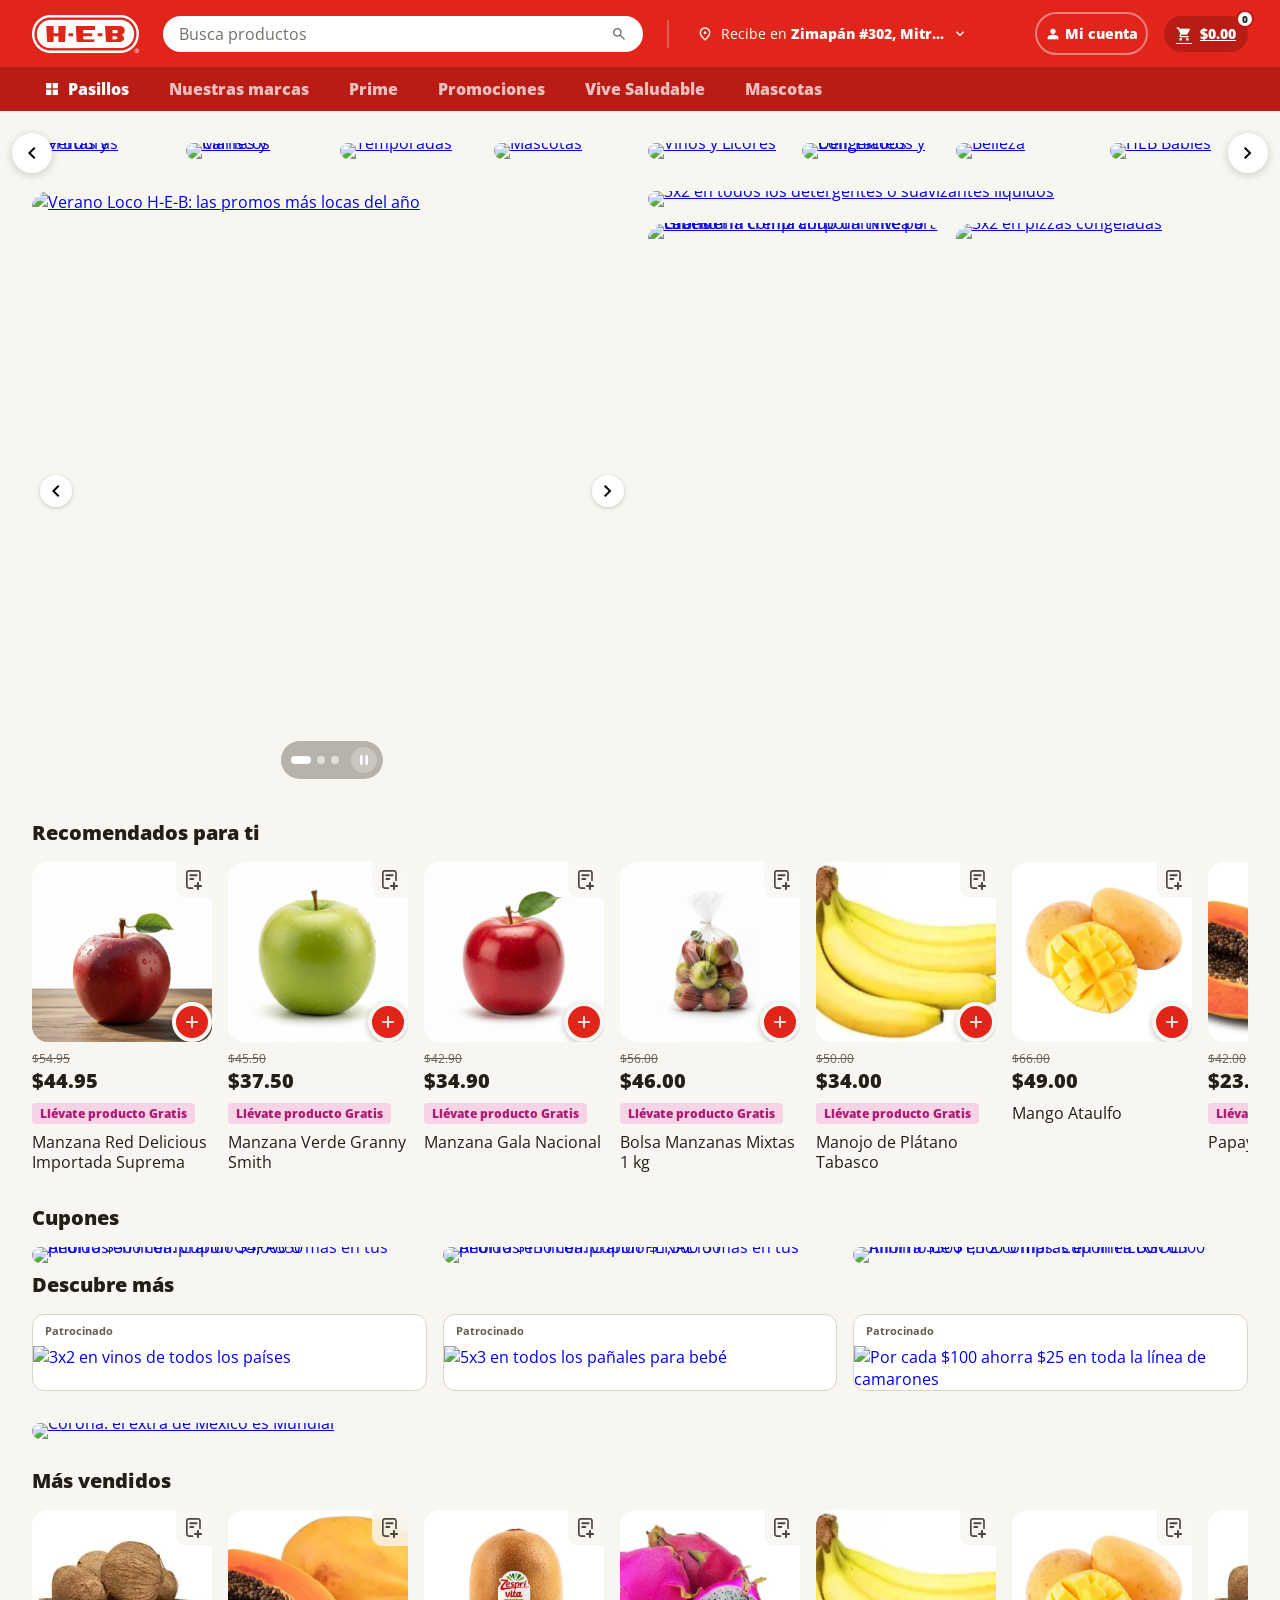
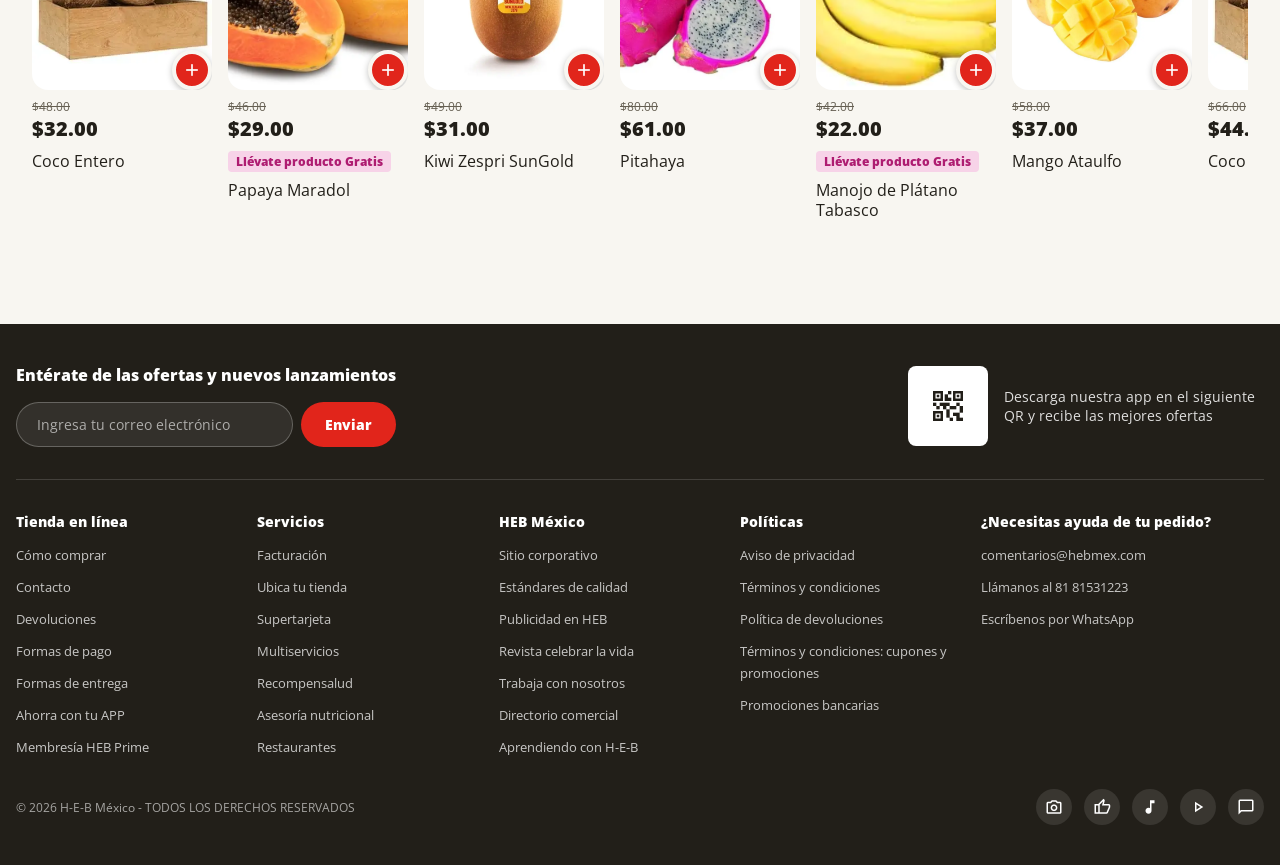
==== commit 8d47d395: "Add files via upload" ====
--- a/index.html
+++ b/index.html
@@ -80,31 +80,73 @@
 <main class="home-main">
 
   <section class="home-categories" aria-label="Categorías destacadas">
-    <div class="home-cat-row">
-      <a class="home-cat-tile" href="#">
-        <span class="home-cat-icon" style="background:#2a9f47"><span class="msi" aria-hidden="true">wb_sunny</span></span>
-        <span class="home-cat-label">Temporadas</span>
-      </a>
-      <a class="home-cat-tile" href="#">
-        <span class="home-cat-icon" style="background:#cd8100"><span class="msi" aria-hidden="true">pets</span></span>
-        <span class="home-cat-label">Mascotas</span>
-      </a>
-      <a class="home-cat-tile" href="#">
-        <span class="home-cat-icon" style="background:#7a2048"><span class="msi" aria-hidden="true">liquor</span></span>
-        <span class="home-cat-label">Vinos y Licores</span>
-      </a>
-      <a class="home-cat-tile" href="#">
-        <span class="home-cat-icon" style="background:#007db3"><span class="msi" aria-hidden="true">kitchen</span></span>
-        <span class="home-cat-label">Deli, Lácteos y Congelados</span>
-      </a>
-      <a class="home-cat-tile" href="#">
-        <span class="home-cat-icon" style="background:#d9238d"><span class="msi" aria-hidden="true">spa</span></span>
-        <span class="home-cat-label">Belleza</span>
-      </a>
-      <a class="home-cat-tile" href="#">
-        <span class="home-cat-icon" style="background:#e1251b"><span class="msi" aria-hidden="true">child_care</span></span>
-        <span class="home-cat-label">HEB Babies</span>
-      </a>
+    <button type="button" class="home-cat-arrow home-cat-arrow--prev" onclick="homeCatScroll(-1)" aria-label="Anterior">
+      <span class="msi" aria-hidden="true">chevron_left</span>
+    </button>
+    <div class="home-cat-row" id="homeCatRow">
+      <a class="home-cat-tile" href="plp.html"><img src="assets/Shortcut1.webp" alt="Frutas y Verduras"></a>
+      <a class="home-cat-tile" href="#"><img src="assets/Shortcut2.webp" alt="Carnes y Mariscos"></a>
+      <a class="home-cat-tile" href="#"><img src="assets/Shortcut3.webp" alt="Temporadas"></a>
+      <a class="home-cat-tile" href="#"><img src="assets/Shortcut4.webp" alt="Mascotas"></a>
+      <a class="home-cat-tile" href="#"><img src="assets/Shortcut5.webp" alt="Vinos y Licores"></a>
+      <a class="home-cat-tile" href="#"><img src="assets/Shortcut6.webp" alt="Deli, Lácteos y Congelados"></a>
+      <a class="home-cat-tile" href="#"><img src="assets/Shortcut7.webp" alt="Belleza"></a>
+      <a class="home-cat-tile" href="#"><img src="assets/Shortcut8.webp" alt="HEB Babies"></a>
+      <a class="home-cat-tile" href="#"><img src="assets/Shortcut9.webp" alt="Cuidando tu salud"></a>
+    </div>
+    <button type="button" class="home-cat-arrow home-cat-arrow--next" onclick="homeCatScroll(1)" aria-label="Siguiente">
+      <span class="msi" aria-hidden="true">chevron_right</span>
+    </button>
+  </section>
+
+  <section class="home-hero" aria-label="Destacados">
+    <div class="home-hero-slider" id="homeHeroSlider">
+      <div class="home-hero-slides">
+        <a class="home-hero-slide active" href="#">
+          <picture>
+            <source media="(max-width: 1199px)" srcset="assets/mhero1.webp">
+            <img src="assets/Hero1-web.jpg" alt="Verano Loco H-E-B: las promos más locas del año" decoding="async">
+          </picture>
+        </a>
+        <a class="home-hero-slide" href="#">
+          <picture>
+            <source media="(max-width: 1199px)" srcset="assets/mhero2.webp">
+            <img src="assets/Hero2.webp" alt="Vive la pasión con Herdez" decoding="async">
+          </picture>
+        </a>
+        <a class="home-hero-slide" href="#">
+          <picture>
+            <source media="(max-width: 1199px)" srcset="assets/mhero3.webp">
+            <img src="assets/Hero3.webp" alt="Lo mejor para regresar a clases hoy y mañana también" decoding="async">
+          </picture>
+        </a>
+      </div>
+      <button type="button" class="home-hero-arrow home-hero-arrow--prev" onclick="homeHeroGo(-1)" aria-label="Anterior">
+        <span class="msi" aria-hidden="true">chevron_left</span>
+      </button>
+      <button type="button" class="home-hero-arrow home-hero-arrow--next" onclick="homeHeroGo(1)" aria-label="Siguiente">
+        <span class="msi" aria-hidden="true">chevron_right</span>
+      </button>
+      <div class="home-hero-controls">
+        <div class="home-hero-dots" id="homeHeroDots"></div>
+        <button type="button" class="home-hero-playpause" id="homeHeroPlayPause" onclick="homeHeroTogglePlay()" aria-label="Pausar">
+          <span class="msi msi-fill" aria-hidden="true">pause</span>
+        </button>
+      </div>
+    </div>
+
+    <div class="home-hero-fixed">
+      <a class="home-hero-banner" href="#">
+        <img src="assets/midhero.webp" alt="3x2 en todos los detergentes o suavizantes líquidos">
+      </a>
+      <div class="home-hero-modules">
+        <a class="home-hero-module" href="#">
+          <img src="assets/midhero2.webp" alt="Gratis una crema corporal Nivea o Lubriderm comprando un tinte para cabello">
+        </a>
+        <a class="home-hero-module" href="#">
+          <img src="assets/midahero3.webp" alt="3x2 en pizzas congeladas">
+        </a>
+      </div>
     </div>
   </section>
 
@@ -113,87 +155,40 @@
     <div class="home-carousel-row" id="homeCarousel1"></div>
   </section>
 
-  <section class="home-promos" aria-label="Promociones">
-    <div class="home-promo-grid">
-      <div class="home-promo-tile home-promo-tile--wide" style="background:#0f8a91">
-        <span class="home-promo-tag">3x2</span>
-        <p class="home-promo-headline">En todos los detergentes o suavizantes líquidos</p>
-        <p class="home-promo-fine">Vigencia: 17 al 30 de julio del 2026.</p>
-      </div>
-      <div class="home-promo-tile" style="background:#b0206a">
-        <span class="home-promo-tag">Gratis</span>
-        <p class="home-promo-headline">Una crema corporal Nivea o Lubriderm de 400 ml</p>
-        <p class="home-promo-fine">Comprando un tinte para cabello Nutrisse, Imedia o Koleston.</p>
-      </div>
-      <div class="home-promo-tile" style="background:#2a9f47">
-        <span class="home-promo-tag">3x2</span>
-        <p class="home-promo-headline">En pizzas congeladas</p>
-        <p class="home-promo-fine">Vigencia: 24 al 30 de julio del 2026.</p>
-      </div>
-    </div>
-  </section>
-
-  <section class="home-promo-section" aria-label="Promociones destacadas">
-    <div class="home-promo-section-header">
-      <span class="home-promo-section-tag">PROMOCIONES</span>
-    </div>
-    <div class="plp-segment" id="homePromoSegment" role="tablist" aria-label="Filtrar promociones">
-      <button type="button" class="plp-segment-btn active" data-tab="ofertas" onclick="selectHomePromoTab('ofertas')" role="tab" aria-selected="true">Ofertas</button>
-      <button type="button" class="plp-segment-btn" data-tab="nuevos" onclick="selectHomePromoTab('nuevos')" role="tab" aria-selected="false">Nuevos</button>
-      <button type="button" class="plp-segment-btn" data-tab="populares" onclick="selectHomePromoTab('populares')" role="tab" aria-selected="false">Populares</button>
-    </div>
-    <div class="home-carousel-row" id="homePromoCarousel"></div>
-  </section>
-
   <section class="home-coupons" aria-label="Cupones">
     <h2 class="home-section-title">Cupones</h2>
     <div class="home-coupon-row">
-      <div class="home-coupon-card home-coupon-card--dark">
-        <span class="home-coupon-tag">AHORRA</span>
-        <span class="home-coupon-amount">$500</span>
-        <p class="home-coupon-desc">Comprando $4,000 o más en tus pedidos en línea.</p>
-      </div>
-      <div class="home-coupon-card home-coupon-card--green">
-        <span class="home-coupon-tag">AHORRA</span>
-        <span class="home-coupon-amount">$150</span>
-        <p class="home-coupon-desc">Comprando $1,300 o más en tus pedidos en línea.</p>
-      </div>
-      <div class="home-coupon-card home-coupon-card--red">
-        <span class="home-coupon-tag">AHORRA</span>
-        <span class="home-coupon-amount">$300</span>
-        <p class="home-coupon-desc">En 2 compras en línea con un mínimo de $1,500 o más.</p>
-      </div>
+      <a class="home-coupon-card" href="#"><img src="assets/cupon1.webp" alt="Ahorra $500 comprando $4,000 o más en tus pedidos en línea. Cupón COPA550"></a>
+      <a class="home-coupon-card" href="#"><img src="assets/cupon2.webp" alt="Ahorra $150 comprando $1,300 o más en tus pedidos en línea. Cupón PENAL150"></a>
+      <a class="home-coupon-card" href="#"><img src="assets/cupon3.webp" alt="Ahorra $300 en 2 compras en línea con un mínimo de $1,500 o más. Cupón HEBGOL300"></a>
     </div>
   </section>
 
   <section class="home-sponsored" aria-label="Contenido patrocinado">
     <h2 class="home-section-title">Descubre más</h2>
     <div class="home-sponsored-row">
-      <div class="home-sponsored-tile">
+      <a class="home-sponsored-tile" href="#">
         <span class="home-sponsored-tag">Patrocinado</span>
-        <div class="home-sponsored-media" style="background:#2a9f47"><span class="msi" aria-hidden="true">eco</span></div>
-        <div class="home-sponsored-body">
-          <p class="home-sponsored-title">Productos orgánicos certificados</p>
-          <p class="home-sponsored-desc">Cultivados sin pesticidas, directo de productores locales.</p>
-        </div>
-      </div>
-      <div class="home-sponsored-tile">
+        <img src="assets/module1.webp" alt="3x2 en vinos de todos los países">
+      </a>
+      <a class="home-sponsored-tile" href="#">
         <span class="home-sponsored-tag">Patrocinado</span>
-        <div class="home-sponsored-media" style="background:#cd8100"><span class="msi" aria-hidden="true">local_cafe</span></div>
-        <div class="home-sponsored-body">
-          <p class="home-sponsored-title">Café de altura, tueste artesanal</p>
-          <p class="home-sponsored-desc">Nuevas variedades exclusivas, disponibles solo en línea.</p>
-        </div>
-      </div>
-      <div class="home-sponsored-tile">
+        <img src="assets/module2.webp" alt="5x3 en todos los pañales para bebé">
+      </a>
+      <a class="home-sponsored-tile" href="#">
         <span class="home-sponsored-tag">Patrocinado</span>
-        <div class="home-sponsored-media" style="background:#007db3"><span class="msi" aria-hidden="true">icecream</span></div>
-        <div class="home-sponsored-body">
-          <p class="home-sponsored-title">Postres congelados de temporada</p>
-          <p class="home-sponsored-desc">Sabores nuevos cada mes, en presentación familiar.</p>
-        </div>
-      </div>
-    </div>
+        <img src="assets/module3.webp" alt="Por cada $100 ahorra $25 en toda la línea de camarones">
+      </a>
+    </div>
+  </section>
+
+  <section class="home-skinny" aria-label="Promoción destacada">
+    <a href="#">
+      <picture>
+        <source media="(max-width: 767px)" srcset="assets/mskinny1.webp">
+        <img src="assets/Skinny1.webp" alt="Corona: el extra de México es Mundial">
+      </picture>
+    </a>
   </section>
 
   <section class="home-carousel" aria-label="Más vendidos">
--- a/plp.css
+++ b/plp.css
@@ -932,15 +932,33 @@
   box-shadow: 0 2px 6px rgba(0,0,0,.14);
 }
 
-/* ── Panel de elección para los segmentos "Picker sugiere" / "No reemplazar" ──
-   El propio segmento ES la elección; no hace falta escoger nada más. */
+/* #subMainScreen ocupa como mínimo todo el alto visible del modal (ahora fijo, ver
+   .plp-modal) para que #subChoiceView pueda centrar verticalmente su contenido;
+   si el contenido de #subProductView es más alto, sigue creciendo y scrolleando igual. */
+#subMainScreen {
+  display: flex;
+  flex-direction: column;
+  min-height: 100%;
+}
+#subMainScreen[hidden] { display: none; }
+
+/* ── Panel de elección para los segmentos "HEB Sugiere" / "No reemplazar" ──
+   El propio segmento ES la elección; no hace falta escoger nada más, así que su
+   contenido se centra vertical y horizontalmente en el espacio disponible. */
+#subChoiceView {
+  flex: 1;
+  display: flex;
+  align-items: center;
+  justify-content: center;
+}
+#subChoiceView[hidden] { display: none; }
 .plp-choice-panel {
   display: flex;
   flex-direction: column;
   align-items: center;
   text-align: center;
   gap: 12px;
-  padding: 40px 16px;
+  padding: 16px;
 }
 .plp-choice-icon {
   width: 72px;
--- a/home.css
+++ b/home.css
@@ -15,82 +15,176 @@
   margin: 0 0 16px;
 }
 
-/* ── Categorías (fila con scroll horizontal en mobile/tablet) ── */
-.home-categories { margin-bottom: 28px; }
+/* ── Categorías (imágenes reales de assets/Shortcut*.webp) ──
+   Mobile/tablet: caben 3.5 tiles (scroll horizontal táctil, insinúa que hay más).
+   Desktop: carrusel de 1 sola línea (sin wrap) con flechas en los extremos. */
+.home-categories {
+  position: relative;
+  margin-bottom: 28px;
+}
 .home-cat-row {
   display: flex;
   gap: 16px;
   overflow-x: auto;
   padding-bottom: 4px;
+  scroll-behavior: smooth;
 }
 .home-cat-tile {
-  flex-shrink: 0;
-  width: 96px;
-  display: flex;
-  flex-direction: column;
+  flex: 0 0 calc((100% - 3 * 16px) / 3.5);
+  border-radius: 12px;
+  overflow: hidden;
+  line-height: 0;
+  cursor: pointer;
+}
+.home-cat-tile img { width: 100%; display: block; }
+
+/* Flechas del carrusel: solo aplica a nivel desktop (ver media query ≥1200px) */
+.home-cat-arrow {
+  display: none;
+  position: absolute;
+  top: 50%;
+  transform: translateY(-50%);
+  width: 40px;
+  height: 40px;
+  border-radius: 9999px;
+  background: var(--surface);
+  border: none;
+  align-items: center;
+  justify-content: center;
+  cursor: pointer;
+  z-index: 2;
+  box-shadow: 0 2px 8px rgba(0,0,0,.18);
+}
+.home-cat-arrow--prev { left: -20px; }
+.home-cat-arrow--next { right: -20px; }
+
+/* ── Hero: slider (assets/Hero*.webp, mhero*.webp) + columna fija de promos
+   (assets/midhero.webp + midhero2/midahero3.webp) ── */
+.home-hero {
+  display: flex;
+  flex-direction: column;
+  gap: 16px;
+  margin-bottom: 28px;
+}
+.home-hero-slider {
+  position: relative;
+  border-radius: 16px;
+  overflow: hidden;
+  flex-shrink: 0;
+}
+.home-hero-slides {
+  position: relative;
+  aspect-ratio: 1481 / 857;
+}
+.home-hero-slide {
+  position: absolute;
+  inset: 0;
+  opacity: 0;
+  pointer-events: none;
+  transition: opacity .3s ease;
+}
+.home-hero-slide.active { opacity: 1; pointer-events: auto; }
+.home-hero-slide picture,
+.home-hero-slide img {
+  width: 100%;
+  height: 100%;
+  display: block;
+  object-fit: cover;
+}
+.home-hero-arrow {
+  position: absolute;
+  top: 50%;
+  transform: translateY(-50%);
+  width: 32px;
+  height: 32px;
+  border-radius: 9999px;
+  background: rgba(255,255,255,.9);
+  border: none;
+  display: flex;
+  align-items: center;
+  justify-content: center;
+  cursor: pointer;
+  z-index: 2;
+  box-shadow: 0 1px 4px rgba(0,0,0,.2);
+}
+.home-hero-arrow--prev { left: 8px; }
+.home-hero-arrow--next { right: 8px; }
+
+/* Píldora con los dots + botón de play/pausa del avance automático (cada 3s) */
+.home-hero-controls {
+  position: absolute;
+  bottom: 12px;
+  left: 50%;
+  transform: translateX(-50%);
+  display: flex;
   align-items: center;
   gap: 8px;
-  text-decoration: none;
-  cursor: pointer;
-}
-.home-cat-icon {
-  width: 72px;
-  height: 72px;
-  border-radius: 9999px;
-  display: flex;
-  align-items: center;
-  justify-content: center;
-  flex-shrink: 0;
-}
-.home-cat-icon .msi { font-size: 32px; color: white; }
-.home-cat-label {
-  font-size: 13px;
-  font-weight: 700;
-  color: var(--ink);
-  text-align: center;
-  line-height: 16px;
-}
-
-/* ── Promociones (grid de tarjetas de color) ── */
-.home-promos { margin-bottom: 28px; }
-.home-promo-grid {
-  display: grid;
-  grid-template-columns: 1fr;
-  gap: 16px;
-}
-.home-promo-tile {
+  background: rgba(60,52,38,.35);
+  border-radius: 9999px;
+  padding: 6px;
+  z-index: 2;
+}
+.home-hero-dots { display: flex; align-items: center; gap: 6px; padding: 0 4px; }
+.home-hero-dot {
+  width: 8px;
+  height: 8px;
+  border-radius: 9999px;
+  background: rgba(255,255,255,.6);
+  border: none;
+  cursor: pointer;
+  padding: 0;
+  flex-shrink: 0;
+}
+.home-hero-dot.active { background: white; width: 20px; border-radius: 9999px; transition: width .2s; }
+.home-hero-playpause {
+  width: 26px;
+  height: 26px;
+  border-radius: 9999px;
+  background: rgba(255,255,255,.25);
+  border: none;
+  display: flex;
+  align-items: center;
+  justify-content: center;
+  cursor: pointer;
+  flex-shrink: 0;
+  color: white;
+}
+.home-hero-playpause .msi { font-size: 16px; color: white; }
+
+.home-hero-fixed {
+  display: flex;
+  flex-direction: column;
+  gap: 16px;
+}
+.home-hero-banner,
+.home-hero-module {
+  display: block;
   border-radius: 16px;
-  padding: 24px;
-  color: white;
-  display: flex;
-  flex-direction: column;
-  gap: 8px;
-  min-height: 160px;
-  justify-content: flex-end;
-}
-.home-promo-tag {
-  align-self: flex-start;
-  background: rgba(255,255,255,.92);
-  color: var(--ink);
-  font-weight: 800;
-  font-size: 14px;
-  padding: 4px 14px;
-  border-radius: 9999px;
-}
-.home-promo-headline {
-  font-size: 20px;
-  font-weight: 800;
-  line-height: 26px;
-  margin: 0;
-}
-.home-promo-fine {
-  font-size: 12px;
-  font-weight: 600;
-  opacity: .9;
-  margin: 0;
-}
-
-/* ── Cupones ── */
+  overflow: hidden;
+  line-height: 0;
+}
+.home-hero-banner img { width: 100%; display: block; }
+.home-hero-modules { display: flex; gap: 16px; }
+.home-hero-module { flex: 1; aspect-ratio: 1 / 1; }
+.home-hero-module img { width: 100%; height: 100%; object-fit: cover; }
+
+@media (min-width: 1200px) {
+  .home-hero { flex-direction: row; align-items: stretch; }
+  .home-hero-slider,
+  .home-hero-fixed { flex: 1 1 50%; min-width: 0; }
+  .home-hero-slides { aspect-ratio: 1 / 1; height: 100%; }
+}
+
+/* ── Skinny banner (assets/Skinny1.webp, mskinny1.webp) ── */
+.home-skinny {
+  margin-bottom: 28px;
+  border-radius: 16px;
+  overflow: hidden;
+  line-height: 0;
+}
+.home-skinny img { width: 100%; display: block; }
+
+/* ── Cupones (assets/cupon1-3.webp) ── */
 .home-coupons { margin-bottom: 8px; }
 .home-coupon-row {
   display: grid;
@@ -98,46 +192,24 @@
   gap: 16px;
 }
 .home-coupon-card {
+  display: block;
   border-radius: 12px;
-  padding: 20px;
-  color: white;
-  display: flex;
-  flex-direction: column;
-  gap: 4px;
-}
-.home-coupon-card--dark  { background: var(--ink); }
-.home-coupon-card--green { background: var(--green); }
-.home-coupon-card--red   { background: var(--red); }
-.home-coupon-tag {
-  font-size: 12px;
-  font-weight: 800;
-  letter-spacing: .04em;
-  opacity: .85;
-}
-.home-coupon-amount {
-  font-size: 32px;
-  font-weight: 800;
-  line-height: 36px;
-}
-.home-coupon-desc {
-  font-size: 13px;
-  font-weight: 600;
-  opacity: .9;
-  margin: 4px 0 0;
-}
-
-/* Tablet: 2 columnas de promos, 3 de tiles quedan igual (scroll) */
+  overflow: hidden;
+  line-height: 0;
+  text-decoration: none;
+}
+.home-coupon-card img { width: 100%; display: block; }
+
+/* Tablet */
 @media (min-width: 768px) {
-  .home-promo-grid { grid-template-columns: 1fr 1fr; }
-  .home-promo-tile--wide { grid-column: 1 / -1; }
   .home-coupon-row { grid-template-columns: repeat(3, 1fr); }
 }
 
-/* Desktop: categorías sin scroll (quedan en una fila fija), más aire general */
+/* Desktop: carrusel de 1 sola línea — caben 8, el resto se alcanza con las flechas */
 @media (min-width: 1200px) {
   .home-main { padding: 32px 32px 64px; }
-  .home-cat-row { overflow-x: visible; flex-wrap: wrap; }
-  .home-promo-tile { min-height: 200px; }
+  .home-cat-tile { flex: 0 0 calc((100% - 7 * 16px) / 8); }
+  .home-cat-arrow { display: flex; }
 }
 
 /* ── Carrusel de productos (reutiliza .plp-card del catálogo) ── */
@@ -153,78 +225,39 @@
   width: 180px;
 }
 
-/* ── Promociones (segment control + carrusel) ── */
-.home-promo-section {
-  background: var(--subtle);
-  border-radius: 16px;
-  padding: 24px 16px;
-  margin-bottom: 28px;
-}
-.home-promo-section-header {
-  text-align: center;
-  margin-bottom: 4px;
-}
-.home-promo-section-tag {
-  font-size: 13px;
-  font-weight: 800;
-  letter-spacing: .08em;
-  color: var(--red);
-}
-.home-promo-section .plp-segment {
-  max-width: 480px;
-  margin: 16px auto 20px;
-  background: var(--surface);
-  border: 1px solid var(--border);
-}
-.home-promo-section .home-carousel-row .plp-card {
-  background: var(--surface);
-  border-radius: 12px;
-  padding: 8px;
-}
-
-/* ── Módulos patrocinados ── */
+/* ── Módulos patrocinados (assets/module1-3.webp) ──
+   Mobile: slider con scroll horizontal. Tablet/desktop: grid de 3 columnas fijas. */
 .home-sponsored { margin-bottom: 28px; }
 .home-sponsored-row {
-  display: grid;
-  grid-template-columns: 1fr;
-  gap: 16px;
+  display: flex;
+  gap: 16px;
+  overflow-x: auto;
+  padding-bottom: 4px;
 }
 .home-sponsored-tile {
+  display: block;
+  flex: 0 0 78%;
   background: var(--surface);
   border: 1px solid var(--border);
   border-radius: 12px;
   overflow: hidden;
+  text-decoration: none;
 }
 .home-sponsored-tag {
   display: block;
   font-size: 11px;
   font-weight: 700;
   color: var(--ink-2);
-  padding: 8px 12px 0;
-}
-.home-sponsored-media {
+  padding: 8px 12px;
+}
+.home-sponsored-tile img {
   width: 100%;
-  aspect-ratio: 1 / 1;
-  display: flex;
-  align-items: center;
-  justify-content: center;
-}
-.home-sponsored-media .msi { font-size: 56px; color: white; }
-.home-sponsored-body { padding: 12px; }
-.home-sponsored-title {
-  font-size: 15px;
-  font-weight: 800;
-  color: var(--ink);
-  margin: 0 0 4px;
-}
-.home-sponsored-desc {
-  font-size: 13px;
-  color: var(--ink-2);
-  margin: 0;
+  display: block;
 }
 
 @media (min-width: 768px) {
-  .home-sponsored-row { grid-template-columns: repeat(3, 1fr); }
+  .home-sponsored-row { display: grid; grid-template-columns: repeat(3, 1fr); overflow-x: visible; }
+  .home-sponsored-tile { flex: initial; }
 }
 
 /* ══ Footer ══ */
